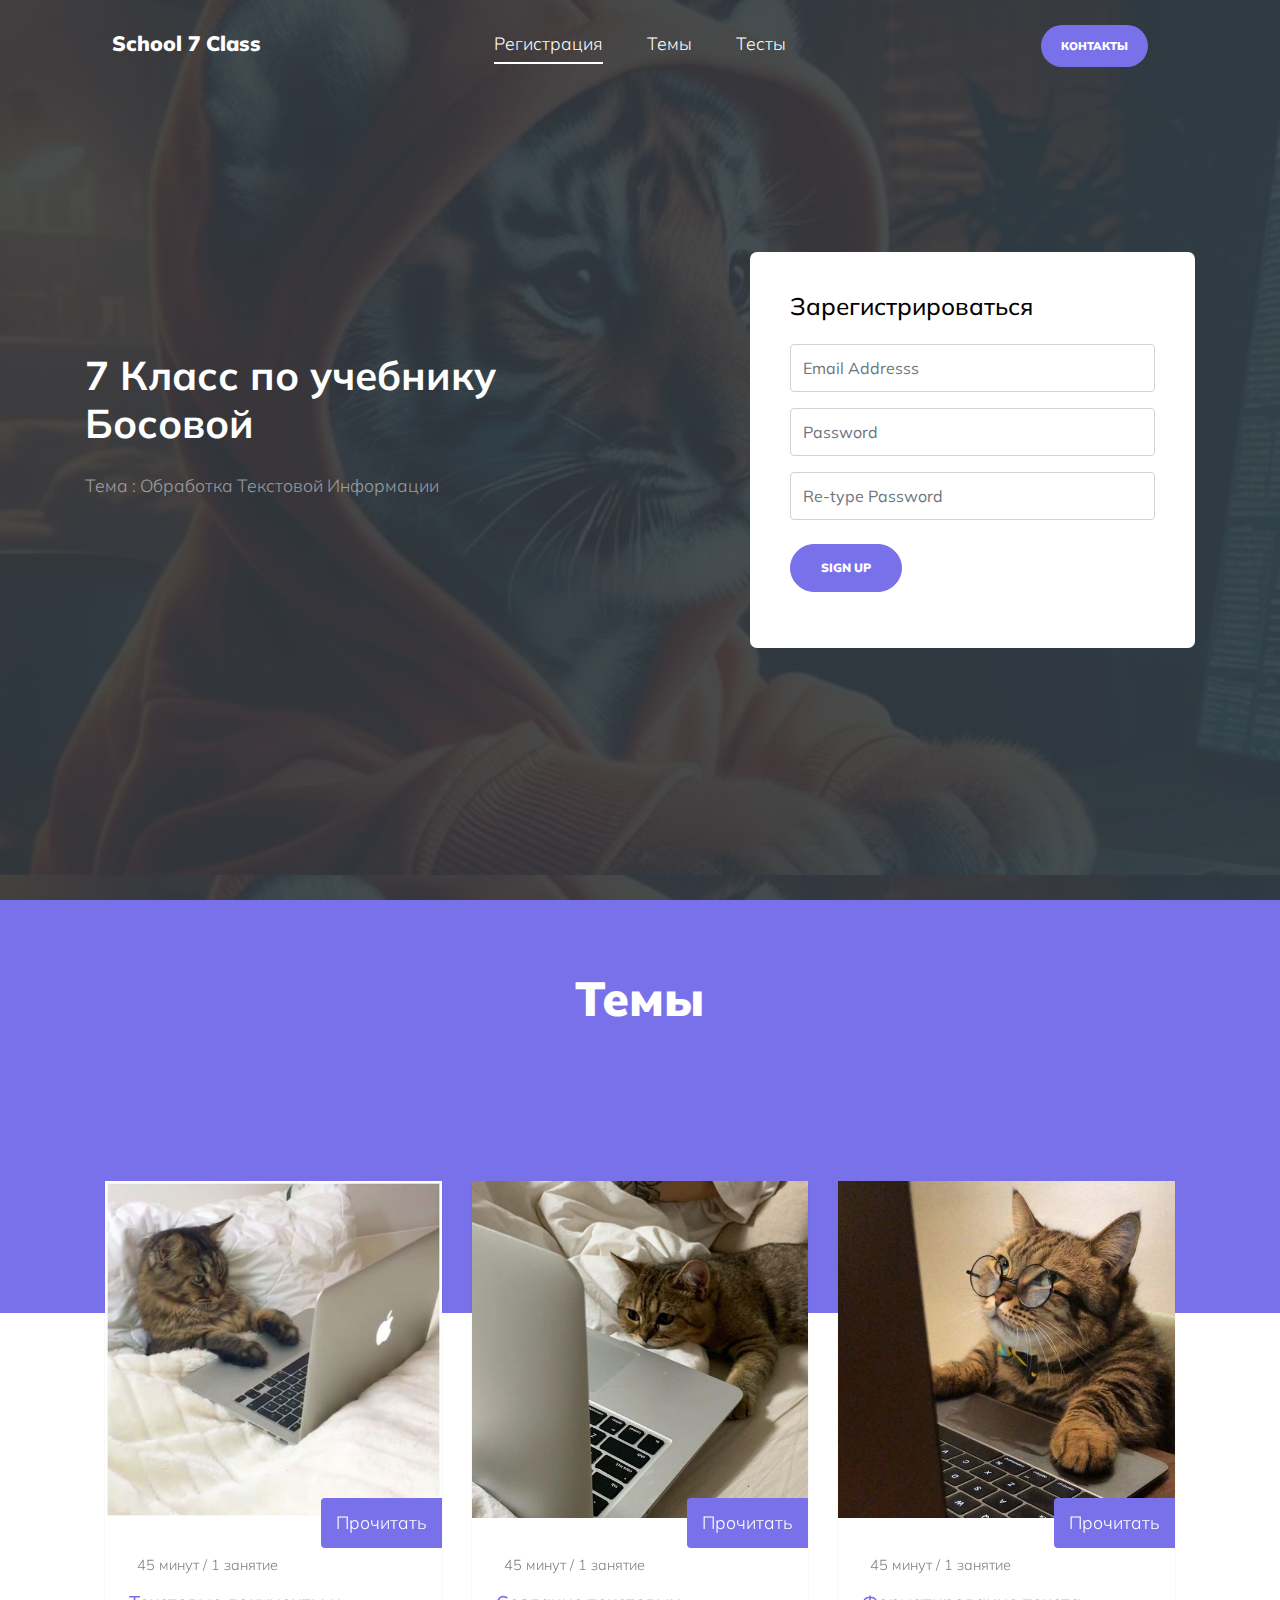
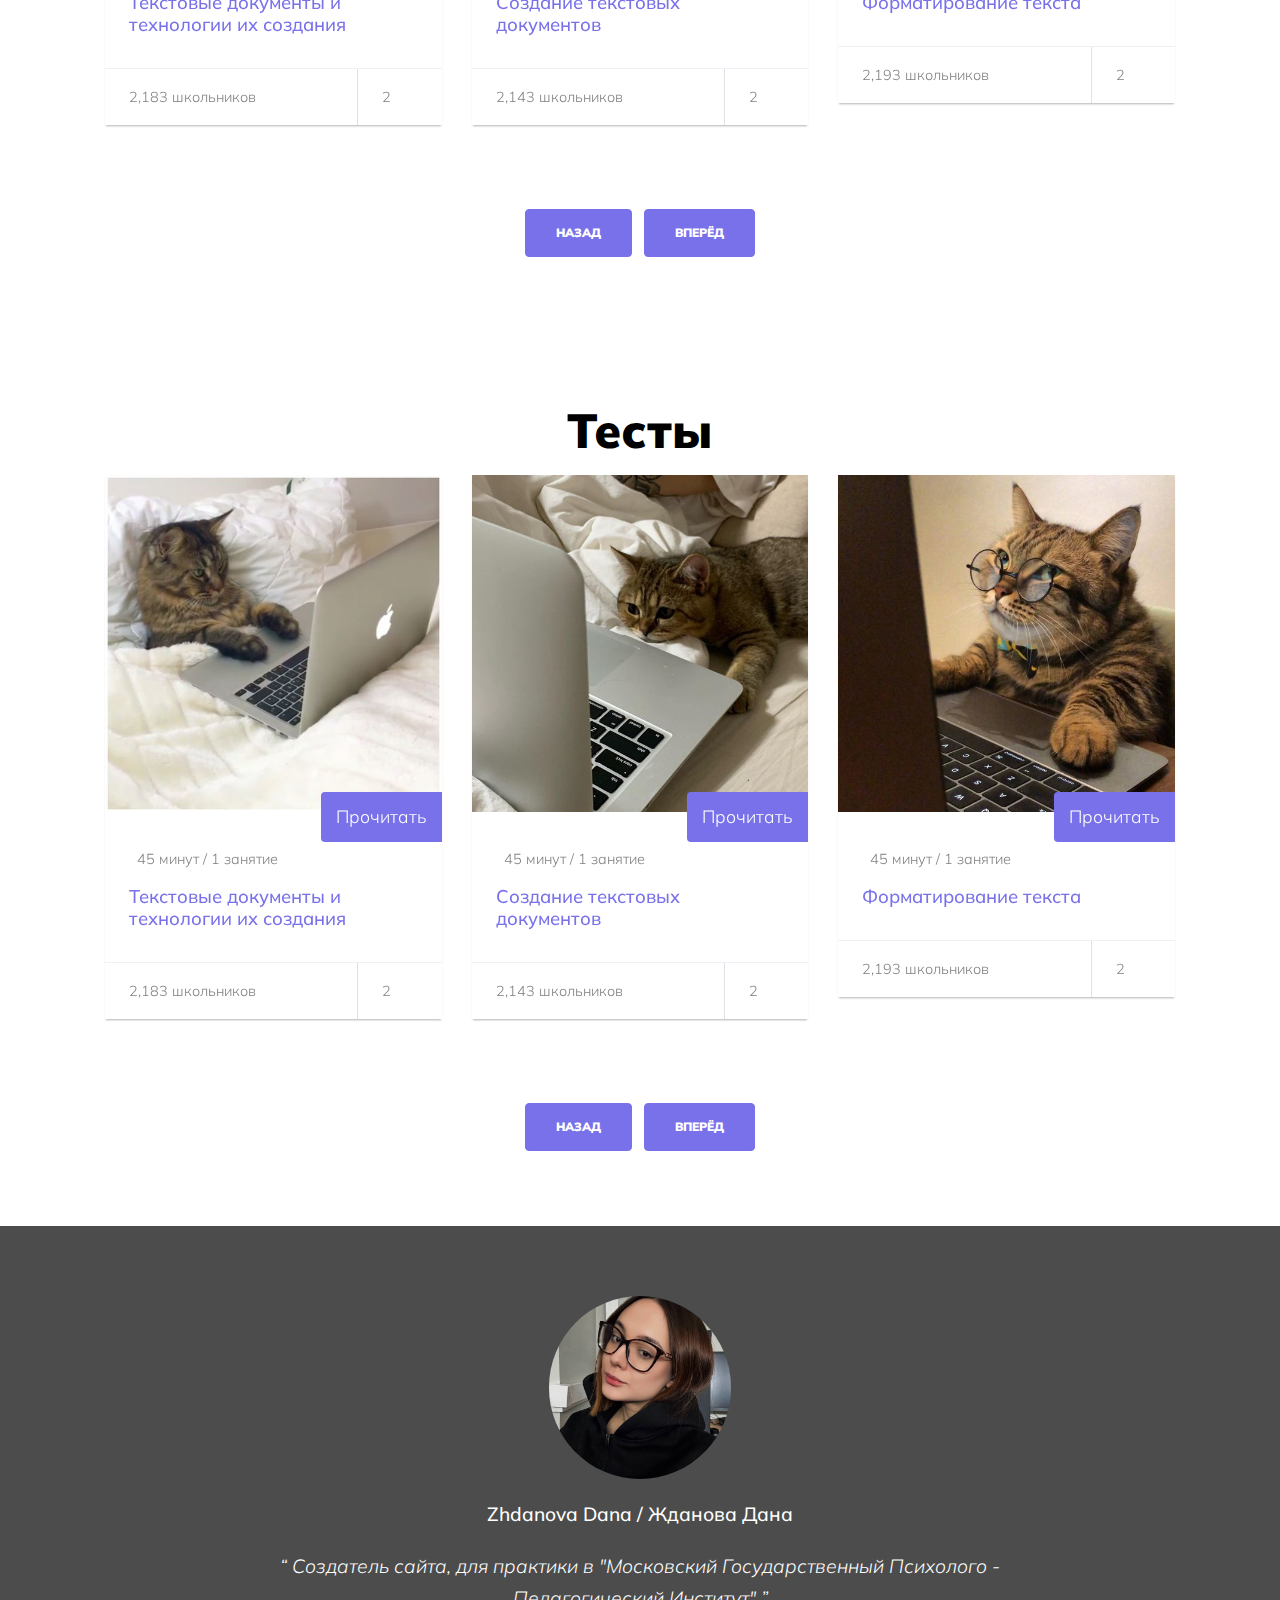
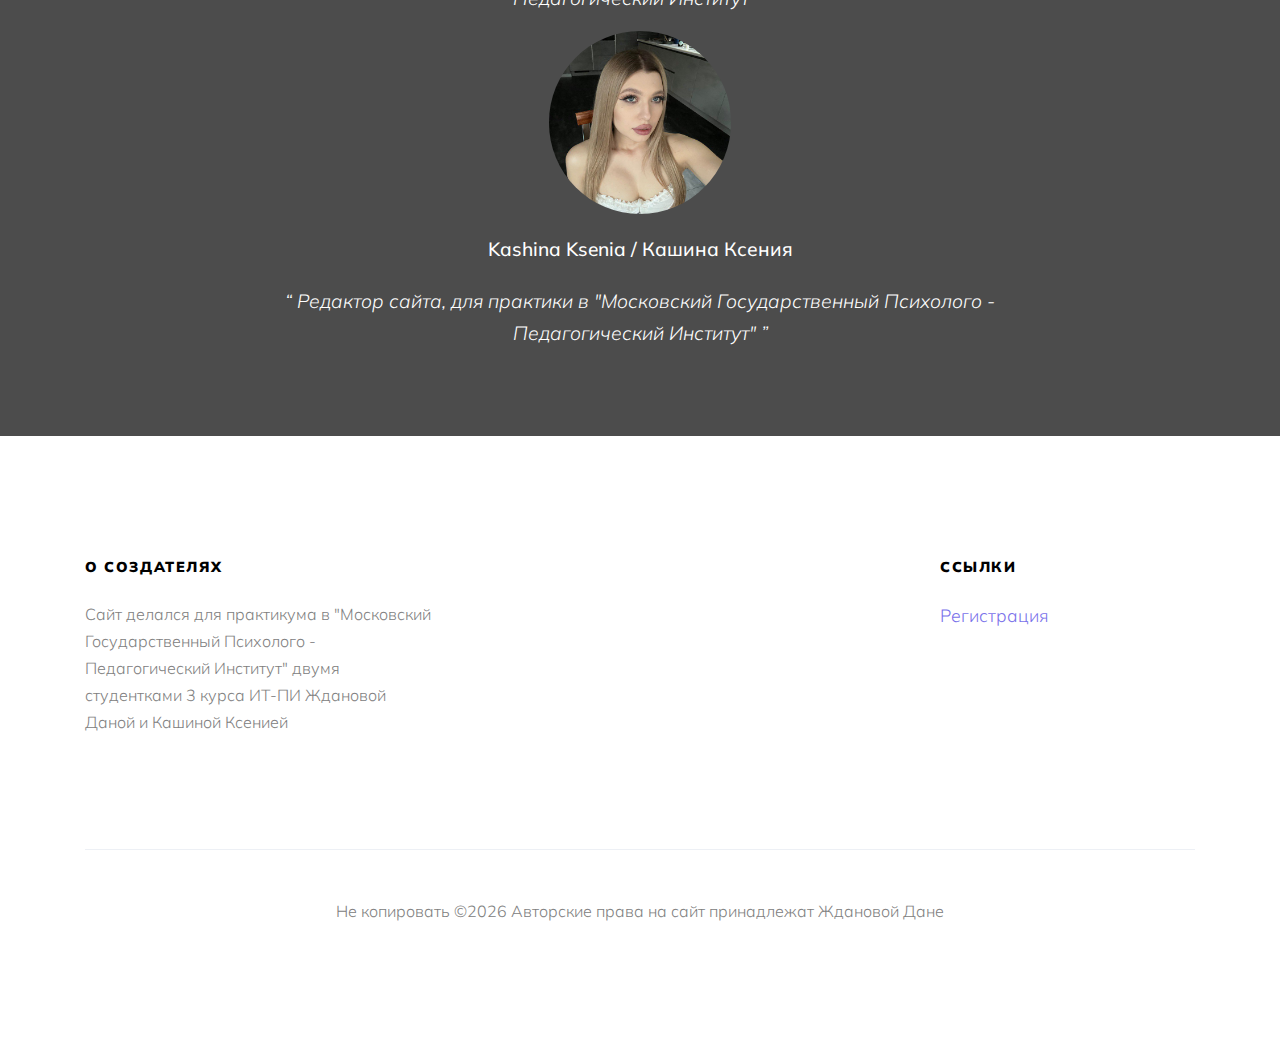
==== index.html @ 6e535b5b "first commit" ====
<!DOCTYPE html>
<html lang="en">
  <head>
    <title>School &mdash; Website by Colorlib</title>
    <meta charset="utf-8">
    <meta name="viewport" content="width=device-width, initial-scale=1, shrink-to-fit=no">
    
    
    <link href="https://fonts.googleapis.com/css?family=Muli:300,400,700,900" rel="stylesheet">
    <link rel="stylesheet" href="fonts/icomoon/style.css">

    <link rel="stylesheet" href="css/bootstrap.min.css">
    <link rel="stylesheet" href="css/jquery-ui.css">
    <link rel="stylesheet" href="css/owl.carousel.min.css">
    <link rel="stylesheet" href="css/owl.theme.default.min.css">
    <link rel="stylesheet" href="css/owl.theme.default.min.css">

    <link rel="stylesheet" href="css/jquery.fancybox.min.css">

    <link rel="stylesheet" href="css/bootstrap-datepicker.css">

    <link rel="stylesheet" href="fonts/flaticon/font/flaticon.css">

    <link rel="stylesheet" href="css/aos.css">

    <link rel="stylesheet" href="css/style.css">
    
  </head>
  <body data-spy="scroll" data-target=".site-navbar-target" data-offset="300">
  
  <div class="site-wrap">

    <div class="site-mobile-menu site-navbar-target">
      <div class="site-mobile-menu-header">
        <div class="site-mobile-menu-close mt-3">
          <span class="icon-close2 js-menu-toggle"></span>
        </div>
      </div>
      <div class="site-mobile-menu-body"></div>
    </div>
   
    
    <header class="site-navbar py-4 js-sticky-header site-navbar-target" role="banner">
      
      <div class="container-fluid">
        <div class="d-flex align-items-center">
          <div class="site-logo mr-auto w-25"><a href="index.html">School 7 Class</a></div>

          <div class="mx-auto text-center">
            <nav class="site-navigation position-relative text-right" role="navigation">
              <ul class="site-menu main-menu js-clone-nav mx-auto d-none d-lg-block  m-0 p-0">
                <li><a href="#home-section" class="nav-link">Регистрация</a></li>
                <li><a href="#courses-section" class="nav-link">Темы</a></li>
                <li><a href="#programs-section" class="nav-link">Тесты</a></li>
              </ul>
            </nav>
          </div>

          <div class="ml-auto w-25">
            <nav class="site-navigation position-relative text-right" role="navigation">
              <ul class="site-menu main-menu site-menu-dark js-clone-nav mr-auto d-none d-lg-block m-0 p-0">
                <li class="cta"><a href="#contact-section" class="nav-link"><span>Контакты</span></a></li>
              </ul>
            </nav>
            <a href="#" class="d-inline-block d-lg-none site-menu-toggle js-menu-toggle text-black float-right"><span class="icon-menu h3"></span></a>
          </div>
        </div>
      </div>
      
    </header>

    <div class="intro-section" id="home-section">
      
      <div class="slide-1" style="background-image: url('images/hero_1.jpg');" data-stellar-background-ratio="0.5">
        <div class="container">
          <div class="row align-items-center">
            <div class="col-12">
              <div class="row align-items-center">
                <div class="col-lg-6 mb-4">
                  <h1  data-aos="fade-up" data-aos-delay="100">7 Класс по учебнику Босовой</h1>
                  <p class="mb-4"  data-aos="fade-up" data-aos-delay="200">Тема :  Обработка Текстовой Информации</p>
                </div>

                <div class="col-lg-5 ml-auto" data-aos="fade-up" data-aos-delay="500">
                  <form action="" method="post" class="form-box">
                    <h3 class="h4 text-black mb-4">Зарегистрироваться</h3>
                    <div class="form-group">
                      <input type="text" class="form-control" placeholder="Email Addresss">
                    </div>
                    <div class="form-group">
                      <input type="password" class="form-control" placeholder="Password">
                    </div>
                    <div class="form-group mb-4">
                      <input type="password" class="form-control" placeholder="Re-type Password">
                    </div>
                    <div class="form-group">
                      <input type="submit" class="btn btn-primary btn-pill" value="Sign up">
                    </div>
                  </form>

                </div>
              </div>
            </div>
            
          </div>
        </div>
      </div>
    </div>

    
    <div class="site-section courses-title" id="courses-section">
      <div class="container">
        <div class="row mb-5 justify-content-center">
          <div class="col-lg-7 text-center" data-aos="fade-up" data-aos-delay="">
            <h2 class="section-title">Темы</h2>
          </div>
        </div>
      </div>
    </div>
    <div class="site-section courses-entry-wrap"  data-aos="fade-up" data-aos-delay="100">
      <div class="container">
        <div class="row">

          <div class="owl-carousel col-12 nonloop-block-14">

            <div class="course bg-white h-100 align-self-stretch">
              <figure class="m-0">
                <a href="course-single.html"><img src="images/img_1.jpg" alt="Image" class="img-fluid"></a>
              </figure>
              <div class="course-inner-text py-4 px-4">
                <span class="course-price">Прочитать</span>
                <div class="meta"><span class="icon-clock-o"></span>45 минут / 1 занятие</div>
                <h3><a href="#">Текстовые документы и технологии их создания</a></h3>
              </div>
              <div class="d-flex border-top stats">
                <div class="py-3 px-4"><span class="icon-users"></span> 2,183 школьников</div>
                <div class="py-3 px-4 w-25 ml-auto border-left"><span class="icon-chat"></span> 2</div>
              </div>
            </div>

            <div class="course bg-white h-100 align-self-stretch">
              <figure class="m-0">
                <a href="course-single.html"><img src="images/img_2.jpg" alt="Image" class="img-fluid"></a>
              </figure>
              <div class="course-inner-text py-4 px-4">
                <span class="course-price">Прочитать</span>
                <div class="meta"><span class="icon-clock-o"></span>45 минут / 1 занятие</div>
                <h3><a href="#">Создание текстовых документов</a></h3>
              </div>
              <div class="d-flex border-top stats">
                <div class="py-3 px-4"><span class="icon-users"></span> 2,143 школьников</div>
                <div class="py-3 px-4 w-25 ml-auto border-left"><span class="icon-chat"></span> 2</div>
              </div>
            </div>

            <div class="course bg-white h-100 align-self-stretch">
              <figure class="m-0">
                <a href="course-single.html"><img src="images/img_3.jpg" alt="Image" class="img-fluid"></a>
              </figure>
              <div class="course-inner-text py-4 px-4">
                <span class="course-price">Прочитать</span>
                <div class="meta"><span class="icon-clock-o"></span>45 минут / 1 занятие</div>
                <h3><a href="#">Форматирование текста</a></h3>
              </div>
              <div class="d-flex border-top stats">
                <div class="py-3 px-4"><span class="icon-users"></span> 2,193 школьников</div>
                <div class="py-3 px-4 w-25 ml-auto border-left"><span class="icon-chat"></span> 2</div>
              </div>
            </div>



            <div class="course bg-white h-100 align-self-stretch">
              <figure class="m-0">
                <a href="course-single.html"><img src="images/img_4.jpg" alt="Image" class="img-fluid"></a>
              </figure>
              <div class="course-inner-text py-4 px-4">
                <span class="course-price">Прочитать</span>
                <div class="meta"><span class="icon-clock-o"></span>45 минут / 1 занятие</div>
                <h3><a href="#">Визуализация информации в текстовых документах</a></h3>
              </div>
              <div class="d-flex border-top stats">
                <div class="py-3 px-4"><span class="icon-users"></span> 2,093 школьников</div>
                <div class="py-3 px-4 w-25 ml-auto border-left"><span class="icon-chat"></span> 2</div>
              </div>
            </div>

            <div class="course bg-white h-100 align-self-stretch">
              <figure class="m-0">
                <a href="course-single.html"><img src="images/img_5.jpg" alt="Image" class="img-fluid"></a>
              </figure>
              <div class="course-inner-text py-4 px-4">
                <span class="course-price">Прочитать</span>
                <div class="meta"><span class="icon-clock-o"></span>45 минут / 1 занятие</div>
                <h3><a href="#">Инструменты распознования текстов</a></h3>
              </div>
              <div class="d-flex border-top stats">
                <div class="py-3 px-4"><span class="icon-users"></span> 2,002 школьников</div>
                <div class="py-3 px-4 w-25 ml-auto border-left"><span class="icon-chat"></span> 2</div>
              </div>
            </div>

            <div class="course bg-white h-100 align-self-stretch">
              <figure class="m-0">
                <a href="course-single.html"><img src="images/img_6.jpg" alt="Image" class="img-fluid"></a>
              </figure>
              <div class="course-inner-text py-4 px-4">
                <span class="course-price">Прочитать</span>
                <div class="meta"><span class="icon-clock-o"></span>45 минут / 1 занятие</div>
                <h3><a href="#">Оценка качественных параметров текст. документов</a></h3>
              </div>
              <div class="d-flex border-top stats">
                <div class="py-3 px-4"><span class="icon-users"></span> 1,567 школьников</div>
                <div class="py-3 px-4 w-25 ml-auto border-left"><span class="icon-chat"></span> 2</div>
              </div>
            </div>

          </div>

         

        </div>
        <div class="row justify-content-center">
          <div class="col-7 text-center">
            <button class="customPrevBtn btn btn-primary m-1">Назад</button>
            <button class="customNextBtn btn btn-primary m-1">Вперёд</button>
          </div>
        </div>
      </div>
    </div>


    <div class="site-section" id="programs-section">
      <div class="container">
        <div class="row mb-5 justify-content-center">
          <div class="col-lg-7 text-center"  data-aos="fade-up" data-aos-delay="">
                    <h2 class="section-title">Тесты</h2>
                  </div>
                </div>
              </div>
            </div>
            <div class="site-section courses-entry-wrap"  data-aos="fade-up" data-aos-delay="100">
              <div class="container">
                <div class="row">
        
                  <div class="owl-carousel col-12 nonloop-block-14">
        
                    <div class="course bg-white h-100 align-self-stretch">
                      <figure class="m-0">
                        <a href="course-single.html"><img src="images/img_1.jpg" alt="Image" class="img-fluid"></a>
                      </figure>
                      <div class="course-inner-text py-4 px-4">
                        <span class="course-price">Прочитать</span>
                        <div class="meta"><span class="icon-clock-o"></span>45 минут / 1 занятие</div>
                        <h3><a href="#">Текстовые документы и технологии их создания</a></h3>
                      </div>
                      <div class="d-flex border-top stats">
                        <div class="py-3 px-4"><span class="icon-users"></span> 2,183 школьников</div>
                        <div class="py-3 px-4 w-25 ml-auto border-left"><span class="icon-chat"></span> 2</div>
                      </div>
                    </div>
        
                    <div class="course bg-white h-100 align-self-stretch">
                      <figure class="m-0">
                        <a href="course-single.html"><img src="images/img_2.jpg" alt="Image" class="img-fluid"></a>
                      </figure>
                      <div class="course-inner-text py-4 px-4">
                        <span class="course-price">Прочитать</span>
                        <div class="meta"><span class="icon-clock-o"></span>45 минут / 1 занятие</div>
                        <h3><a href="#">Создание текстовых документов</a></h3>
                      </div>
                      <div class="d-flex border-top stats">
                        <div class="py-3 px-4"><span class="icon-users"></span> 2,143 школьников</div>
                        <div class="py-3 px-4 w-25 ml-auto border-left"><span class="icon-chat"></span> 2</div>
                      </div>
                    </div>
        
                    <div class="course bg-white h-100 align-self-stretch">
                      <figure class="m-0">
                        <a href="course-single.html"><img src="images/img_3.jpg" alt="Image" class="img-fluid"></a>
                      </figure>
                      <div class="course-inner-text py-4 px-4">
                        <span class="course-price">Прочитать</span>
                        <div class="meta"><span class="icon-clock-o"></span>45 минут / 1 занятие</div>
                        <h3><a href="#">Форматирование текста</a></h3>
                      </div>
                      <div class="d-flex border-top stats">
                        <div class="py-3 px-4"><span class="icon-users"></span> 2,193 школьников</div>
                        <div class="py-3 px-4 w-25 ml-auto border-left"><span class="icon-chat"></span> 2</div>
                      </div>
                    </div>
        
        
        
                    <div class="course bg-white h-100 align-self-stretch">
                      <figure class="m-0">
                        <a href="course-single.html"><img src="images/img_4.jpg" alt="Image" class="img-fluid"></a>
                      </figure>
                      <div class="course-inner-text py-4 px-4">
                        <span class="course-price">Прочитать</span>
                        <div class="meta"><span class="icon-clock-o"></span>45 минут / 1 занятие</div>
                        <h3><a href="#">Визуализация информации в текстовых документах</a></h3>
                      </div>
                      <div class="d-flex border-top stats">
                        <div class="py-3 px-4"><span class="icon-users"></span> 2,093 школьников</div>
                        <div class="py-3 px-4 w-25 ml-auto border-left"><span class="icon-chat"></span> 2</div>
                      </div>
                    </div>
        
                    <div class="course bg-white h-100 align-self-stretch">
                      <figure class="m-0">
                        <a href="course-single.html"><img src="images/img_5.jpg" alt="Image" class="img-fluid"></a>
                      </figure>
                      <div class="course-inner-text py-4 px-4">
                        <span class="course-price">Прочитать</span>
                        <div class="meta"><span class="icon-clock-o"></span>45 минут / 1 занятие</div>
                        <h3><a href="#">Инструменты распознования текстов</a></h3>
                      </div>
                      <div class="d-flex border-top stats">
                        <div class="py-3 px-4"><span class="icon-users"></span> 2,002 школьников</div>
                        <div class="py-3 px-4 w-25 ml-auto border-left"><span class="icon-chat"></span> 2</div>
                      </div>
                    </div>
        
                    <div class="course bg-white h-100 align-self-stretch">
                      <figure class="m-0">
                        <a href="course-single.html"><img src="images/img_6.jpg" alt="Image" class="img-fluid"></a>
                      </figure>
                      <div class="course-inner-text py-4 px-4">
                        <span class="course-price">Прочитать</span>
                        <div class="meta"><span class="icon-clock-o"></span>45 минут / 1 занятие</div>
                        <h3><a href="#">Оценка качественных параметров текст. документов</a></h3>
                      </div>
                      <div class="d-flex border-top stats">
                        <div class="py-3 px-4"><span class="icon-users"></span> 1,567 школьников</div>
                        <div class="py-3 px-4 w-25 ml-auto border-left"><span class="icon-chat"></span> 2</div>
                      </div>
                    </div>
        
                  </div>
        
                 
        
                </div>
                <div class="row justify-content-center">
                  <div class="col-7 text-center">
                    <button class="customPrevBtn btn btn-primary m-1">Назад</button>
                    <button class="customNextBtn btn btn-primary m-1">Вперёд</button>
                  </div>
                </div>
              </div>
            </div>



    <div class="site-section bg-image overlay" style="background-image: url('images/hero_1.jpg');">
      <div class="container">
        <div class="row justify-content-center align-items-center">
          <div class="col-md-8 text-center testimony">
            <img src="images/person_4.jpg" alt="Image" class="img-fluid w-25 mb-4 rounded-circle">
            <h3 class="mb-4">Zhdanova Dana / Жданова Дана </h3>
            <blockquote>
              <p>&ldquo; Создатель сайта, для практики в "Московский Государственный Психолого - Педагогический Институт" &rdquo;</p>
            </blockquote>
          </div>
        </div>
      </div>
      <div class="container">
        <div class="row justify-content-center align-items-center">
          <div class="col-md-8 text-center testimony">
            <img src="images/piplks.jpg" alt="Image" class="img-fluid w-25 mb-4 rounded-circle">
            <h3 class="mb-4">Kashina Ksenia / Кашина Ксения </h3>
            <blockquote>
              <p>&ldquo; Редактор сайта, для практики в "Московский Государственный Психолого - Педагогический Институт" &rdquo;</p>
            </blockquote>
          </div>
        </div>
      </div>
    </div>

    <footer class="footer-section bg-white">
      <div class="container">
        <div class="row">
          <div class="col-md-4">
            <h3>О создателях</h3>
            <p>Сайт делался для практикума в "Московский Государственный Психолого - Педагогический Институт" двумя студентками 3 курса ИТ-ПИ Ждановой Даной и Кашиной Ксенией</p>
          </div>

          <div class="col-md-3 ml-auto">
            <h3>Ссылки</h3>
            <ul class="list-unstyled footer-links">
              <li><a href="#">Регистрация</a></li>
            </ul>
          </div>


        </div>

        <div class="row pt-5 mt-5 text-center">
          <div class="col-md-12">
            <div class="border-top pt-5">
            <p>
        <!-- Link back to Colorlib can't be removed. Template is licensed under CC BY 3.0. -->
        Не копировать &copy;<script>document.write(new Date().getFullYear());</script> Авторские права на сайт принадлежат Ждановой Дане <i class="icon-heart" aria-hidden="true"></i></a>
        <!-- Link back to Colorlib can't be removed. Template is licensed under CC BY 3.0. -->
      </p>
            </div>
          </div>
          
        </div>
      </div>
    </footer>

  
    
  </div> <!-- .site-wrap -->

  <script src="js/jquery-3.3.1.min.js"></script>
  <script src="js/jquery-migrate-3.0.1.min.js"></script>
  <script src="js/jquery-ui.js"></script>
  <script src="js/popper.min.js"></script>
  <script src="js/bootstrap.min.js"></script>
  <script src="js/owl.carousel.min.js"></script>
  <script src="js/jquery.stellar.min.js"></script>
  <script src="js/jquery.countdown.min.js"></script>
  <script src="js/bootstrap-datepicker.min.js"></script>
  <script src="js/jquery.easing.1.3.js"></script>
  <script src="js/aos.js"></script>
  <script src="js/jquery.fancybox.min.js"></script>
  <script src="js/jquery.sticky.js"></script>

  
  <script src="js/main.js"></script>
    
  </body>
</html>
---- css/style.css ----
/* Base */
body {
  line-height: 1.7;
  color: gray;
  font-weight: 300;
  font-size: 1.1rem; }

::-moz-selection {
  background: #000;
  color: #fff; }

::selection {
  background: #000;
  color: #fff; }

a {
  -webkit-transition: .3s all ease;
  -o-transition: .3s all ease;
  transition: .3s all ease; }
  a:hover {
    text-decoration: none; }

h1, h2, h3, h4, h5,
.h1, .h2, .h3, .h4, .h5 {
  font-family: "Muli", -apple-system, BlinkMacSystemFont, "Segoe UI", Roboto, "Helvetica Neue", Arial, sans-serif, "Apple Color Emoji", "Segoe UI Emoji", "Segoe UI Symbol", "Noto Color Emoji"; }

.border-2 {
  border-width: 2px; }

.text-black {
  color: #000 !important; }

.bg-black {
  background: #000 !important; }

.color-black-opacity-5 {
  color: rgba(0, 0, 0, 0.5); }

.color-white-opacity-5 {
  color: rgba(255, 255, 255, 0.5); }

.site-wrap:before {
  display: none;
  -webkit-transition: .3s all ease-in-out;
  -o-transition: .3s all ease-in-out;
  transition: .3s all ease-in-out;
  background: rgba(0, 0, 0, 0.6);
  content: "";
  position: absolute;
  z-index: 2000;
  top: 0;
  left: 0;
  right: 0;
  bottom: 0;
  opacity: 0;
  visibility: hidden; }

.offcanvas-menu .site-wrap {
  height: 100%;
  width: 100%;
  z-index: 2; }
  .offcanvas-menu .site-wrap:before {
    opacity: 1;
    visibility: visible; }

.btn {
  text-transform: uppercase;
  font-size: 12px;
  font-weight: 900;
  padding: 14px 30px; }
  .btn:hover, .btn:active, .btn:focus {
    outline: none;
    -webkit-box-shadow: none !important;
    box-shadow: none !important; }
  .btn.btn-black {
    border-width: 2px;
    border-color: #000;
    background: #000;
    color: #fff; }
    .btn.btn-black:hover {
      color: #000;
      background-color: transparent; }
    .btn.btn-black.btn-outline-black {
      color: #000;
      background-color: transparent; }
      .btn.btn-black.btn-outline-black:hover {
        border-color: #000;
        background: #000;
        color: #fff; }
  .btn.btn-white {
    border-width: 2px;
    border-color: #fff;
    background: #fff;
    color: #000; }
    .btn.btn-white:hover {
      color: #fff;
      background-color: transparent; }
    .btn.btn-white.btn-outline-white {
      color: #fff;
      background-color: transparent; }
      .btn.btn-white.btn-outline-white:hover {
        border-color: #fff;
        background: #fff;
        color: #000; }
  .btn.btn-pill {
    border-radius: 30px; }

.line-height-1 {
  line-height: 1 !important; }

.bg-black {
  background: #000; }

.form-control {
  height: 48px;
  font-family: "Muli", -apple-system, BlinkMacSystemFont, "Segoe UI", Roboto, "Helvetica Neue", Arial, sans-serif, "Apple Color Emoji", "Segoe UI Emoji", "Segoe UI Symbol", "Noto Color Emoji"; }
  .form-control:active, .form-control:focus {
    border-color: #7971ea; }
  .form-control:hover, .form-control:active, .form-control:focus {
    -webkit-box-shadow: none !important;
    box-shadow: none !important; }

.site-section {
  padding: 2.5em 0; }
  @media (min-width: 768px) {
    .site-section {
      padding: 5em 0; } }
  .site-section.site-section-sm {
    padding: 4em 0; }

.site-section-heading {
  padding-bottom: 20px;
  margin-bottom: 0px;
  position: relative;
  font-size: 2.5rem; }
  @media (min-width: 768px) {
    .site-section-heading {
      font-size: 3rem; } }

.border-top {
  border-top: 1px solid #edf0f5 !important; }

.site-footer {
  padding: 4em 0;
  background: #333333; }
  @media (min-width: 768px) {
    .site-footer {
      padding: 8em 0; } }
  .site-footer .border-top {
    border-top: 1px solid rgba(255, 255, 255, 0.1) !important; }
  .site-footer p {
    color: #737373; }
  .site-footer h2, .site-footer h3, .site-footer h4, .site-footer h5 {
    color: #000; }
  .site-footer a {
    color: #999999; }
    .site-footer a:hover {
      color: black; }
  .site-footer ul li {
    margin-bottom: 10px; }
  .site-footer .footer-heading {
    font-size: 16px;
    color: #000;
    text-transform: uppercase;
    font-weight: 900; }

.bg-text-line {
  display: inline;
  background: #000;
  -webkit-box-shadow: 20px 0 0 #000, -20px 0 0 #000;
  box-shadow: 20px 0 0 #000, -20px 0 0 #000; }

.text-white-opacity-05 {
  color: rgba(255, 255, 255, 0.5); }

.text-black-opacity-05 {
  color: rgba(0, 0, 0, 0.5); }

.hover-bg-enlarge {
  overflow: hidden;
  position: relative; }
  @media (max-width: 991.98px) {
    .hover-bg-enlarge {
      height: auto !important; } }
  .hover-bg-enlarge > div {
    -webkit-transform: scale(1);
    -ms-transform: scale(1);
    transform: scale(1);
    -webkit-transition: .8s all ease-in-out;
    -o-transition: .8s all ease-in-out;
    transition: .8s all ease-in-out; }
  .hover-bg-enlarge:hover > div, .hover-bg-enlarge:focus > div, .hover-bg-enlarge:active > div {
    -webkit-transform: scale(1.2);
    -ms-transform: scale(1.2);
    transform: scale(1.2); }
  @media (max-width: 991.98px) {
    .hover-bg-enlarge .bg-image-md-height {
      height: 300px !important; } }

.bg-image-2 {
  background-attachment: fixed;
  background-repeat: no-repeat;
  background-size: cover;
  background-position: center center; }

.bg-image {
  background-size: cover;
  background-position: center center;
  background-repeat: no-repeat;
  background-attachment: fixed; }
  .bg-image.overlay {
    position: relative; }
    .bg-image.overlay:after {
      position: absolute;
      content: "";
      top: 0;
      left: 0;
      right: 0;
      bottom: 0;
      z-index: 0;
      width: 100%;
      background: rgba(0, 0, 0, 0.7); }
  .bg-image > .container {
    position: relative;
    z-index: 1; }

@media (max-width: 991.98px) {
  .img-md-fluid {
    max-width: 100%; } }

@media (max-width: 991.98px) {
  .display-1, .display-3 {
    font-size: 3rem; } }

.play-single-big {
  width: 90px;
  height: 90px;
  display: inline-block;
  border: 2px solid #fff;
  color: #fff !important;
  border-radius: 50%;
  position: relative;
  -webkit-transition: .3s all ease-in-out;
  -o-transition: .3s all ease-in-out;
  transition: .3s all ease-in-out; }
  .play-single-big > span {
    font-size: 50px;
    position: absolute;
    top: 50%;
    left: 50%;
    -webkit-transform: translate(-40%, -50%);
    -ms-transform: translate(-40%, -50%);
    transform: translate(-40%, -50%); }
  .play-single-big:hover {
    width: 120px;
    height: 120px; }

.overlap-to-top {
  margin-top: -150px; }

.ul-check {
  margin-bottom: 50px; }
  .ul-check li {
    position: relative;
    padding-left: 35px;
    margin-bottom: 15px;
    line-height: 1.5; }
    .ul-check li:before {
      left: 0;
      font-size: 20px;
      top: -.3rem;
      font-family: "icomoon";
      content: "\e5ca";
      position: absolute; }
  .ul-check.white li:before {
    color: #fff; }
  .ul-check.success li:before {
    color: #8bc34a; }
  .ul-check.primary li:before {
    color: #7971ea; }

.select-wrap, .wrap-icon {
  position: relative; }
  .select-wrap .icon, .wrap-icon .icon {
    position: absolute;
    right: 10px;
    top: 50%;
    -webkit-transform: translateY(-50%);
    -ms-transform: translateY(-50%);
    transform: translateY(-50%);
    font-size: 22px; }
  .select-wrap select, .wrap-icon select {
    -webkit-appearance: none;
    -moz-appearance: none;
    appearance: none;
    width: 100%; }

/* Navbar */
.site-logo {
  position: relative;
  font-weight: 900;
  font-size: 1.3rem; }
  .site-logo a {
    color: #fff; }

.site-navbar {
  margin-bottom: 0px;
  z-index: 1999;
  position: absolute;
  width: 100%; }
  .site-navbar .container-fluid {
    padding-left: 7rem;
    padding-right: 7rem; }
    @media (max-width: 1199.98px) {
      .site-navbar .container-fluid {
        padding-left: 15px;
        padding-right: 15px; } }
  .site-navbar .site-navigation.border-bottom {
    border-bottom: 1px solid #f3f3f4 !important; }
  .site-navbar .site-navigation .site-menu {
    margin-bottom: 0; }
    .site-navbar .site-navigation .site-menu .active {
      color: #ff0084;
      display: inline-block;
      padding: 5px 20px; }
    .site-navbar .site-navigation .site-menu a {
      text-decoration: none !important;
      display: inline-block; }
    .site-navbar .site-navigation .site-menu > li {
      display: inline-block; }
      .site-navbar .site-navigation .site-menu > li > a {
        padding: 5px 20px;
        color: #fff;
        display: inline-block;
        text-decoration: none !important; }
        .site-navbar .site-navigation .site-menu > li > a:hover {
          color: #fff; }
    .site-navbar .site-navigation .site-menu .has-children {
      position: relative; }
      .site-navbar .site-navigation .site-menu .has-children > a {
        position: relative;
        padding-right: 20px; }
        .site-navbar .site-navigation .site-menu .has-children > a:before {
          position: absolute;
          content: "\e313";
          font-size: 16px;
          top: 50%;
          right: 0;
          -webkit-transform: translateY(-50%);
          -ms-transform: translateY(-50%);
          transform: translateY(-50%);
          font-family: 'icomoon'; }
      .site-navbar .site-navigation .site-menu .has-children .dropdown {
        visibility: hidden;
        opacity: 0;
        top: 100%;
        position: absolute;
        text-align: left;
        border-top: 2px solid #ff0084;
        -webkit-box-shadow: 0 2px 10px -2px rgba(0, 0, 0, 0.1);
        box-shadow: 0 2px 10px -2px rgba(0, 0, 0, 0.1);
        border-left: 1px solid #edf0f5;
        border-right: 1px solid #edf0f5;
        border-bottom: 1px solid #edf0f5;
        padding: 0px 0;
        margin-top: 20px;
        margin-left: 0px;
        background: #fff;
        -webkit-transition: 0.2s 0s;
        -o-transition: 0.2s 0s;
        transition: 0.2s 0s; }
        .site-navbar .site-navigation .site-menu .has-children .dropdown.arrow-top {
          position: absolute; }
          .site-navbar .site-navigation .site-menu .has-children .dropdown.arrow-top:before {
            bottom: 100%;
            left: 20%;
            border: solid transparent;
            content: " ";
            height: 0;
            width: 0;
            position: absolute;
            pointer-events: none; }
          .site-navbar .site-navigation .site-menu .has-children .dropdown.arrow-top:before {
            border-color: rgba(136, 183, 213, 0);
            border-bottom-color: #fff;
            border-width: 10px;
            margin-left: -10px; }
        .site-navbar .site-navigation .site-menu .has-children .dropdown a {
          text-transform: none;
          letter-spacing: normal;
          -webkit-transition: 0s all;
          -o-transition: 0s all;
          transition: 0s all;
          color: #343a40; }
        .site-navbar .site-navigation .site-menu .has-children .dropdown .active > a {
          color: #ff0084 !important; }
        .site-navbar .site-navigation .site-menu .has-children .dropdown > li {
          list-style: none;
          padding: 0;
          margin: 0;
          min-width: 200px; }
          .site-navbar .site-navigation .site-menu .has-children .dropdown > li > a {
            padding: 9px 20px;
            display: block; }
            .site-navbar .site-navigation .site-menu .has-children .dropdown > li > a:hover {
              background: #f4f5f9;
              color: #25262a; }
          .site-navbar .site-navigation .site-menu .has-children .dropdown > li.has-children > a:before {
            content: "\e315";
            right: 20px; }
          .site-navbar .site-navigation .site-menu .has-children .dropdown > li.has-children > .dropdown, .site-navbar .site-navigation .site-menu .has-children .dropdown > li.has-children > ul {
            left: 100%;
            top: 0; }
          .site-navbar .site-navigation .site-menu .has-children .dropdown > li.has-children:hover > a, .site-navbar .site-navigation .site-menu .has-children .dropdown > li.has-children:active > a, .site-navbar .site-navigation .site-menu .has-children .dropdown > li.has-children:focus > a {
            background: #f4f5f9;
            color: #25262a; }
      .site-navbar .site-navigation .site-menu .has-children:hover > a, .site-navbar .site-navigation .site-menu .has-children:focus > a, .site-navbar .site-navigation .site-menu .has-children:active > a {
        color: #ff0084; }
      .site-navbar .site-navigation .site-menu .has-children:hover, .site-navbar .site-navigation .site-menu .has-children:focus, .site-navbar .site-navigation .site-menu .has-children:active {
        cursor: pointer; }
        .site-navbar .site-navigation .site-menu .has-children:hover > .dropdown, .site-navbar .site-navigation .site-menu .has-children:focus > .dropdown, .site-navbar .site-navigation .site-menu .has-children:active > .dropdown {
          -webkit-transition-delay: 0s;
          -o-transition-delay: 0s;
          transition-delay: 0s;
          margin-top: 0px;
          visibility: visible;
          opacity: 1; }
    .site-navbar .site-navigation .site-menu.site-menu-dark > li > a {
      color: #000; }

.site-mobile-menu {
  width: 300px;
  position: fixed;
  right: 0;
  z-index: 2000;
  padding-top: 20px;
  background: #fff;
  height: calc(100vh);
  -webkit-transform: translateX(110%);
  -ms-transform: translateX(110%);
  transform: translateX(110%);
  -webkit-box-shadow: -10px 0 20px -10px rgba(0, 0, 0, 0.1);
  box-shadow: -10px 0 20px -10px rgba(0, 0, 0, 0.1);
  -webkit-transition: .3s all ease-in-out;
  -o-transition: .3s all ease-in-out;
  transition: .3s all ease-in-out; }
  .offcanvas-menu .site-mobile-menu {
    -webkit-transform: translateX(0%);
    -ms-transform: translateX(0%);
    transform: translateX(0%); }
  .site-mobile-menu .site-mobile-menu-header {
    width: 100%;
    float: left;
    padding-left: 20px;
    padding-right: 20px; }
    .site-mobile-menu .site-mobile-menu-header .site-mobile-menu-close {
      float: right;
      margin-top: 8px; }
      .site-mobile-menu .site-mobile-menu-header .site-mobile-menu-close span {
        font-size: 30px;
        display: inline-block;
        padding-left: 10px;
        padding-right: 0px;
        line-height: 1;
        cursor: pointer;
        -webkit-transition: .3s all ease;
        -o-transition: .3s all ease;
        transition: .3s all ease; }
        .site-mobile-menu .site-mobile-menu-header .site-mobile-menu-close span:hover {
          color: #25262a; }
    .site-mobile-menu .site-mobile-menu-header .site-mobile-menu-logo {
      float: left;
      margin-top: 10px;
      margin-left: 0px; }
      .site-mobile-menu .site-mobile-menu-header .site-mobile-menu-logo a {
        display: inline-block;
        text-transform: uppercase; }
        .site-mobile-menu .site-mobile-menu-header .site-mobile-menu-logo a img {
          max-width: 70px; }
        .site-mobile-menu .site-mobile-menu-header .site-mobile-menu-logo a:hover {
          text-decoration: none; }
  .site-mobile-menu .site-mobile-menu-body {
    overflow-y: scroll;
    -webkit-overflow-scrolling: touch;
    position: relative;
    padding: 0 20px 20px 20px;
    height: calc(100vh - 52px);
    padding-bottom: 150px; }
  .site-mobile-menu .site-nav-wrap {
    padding: 0;
    margin: 0;
    list-style: none;
    position: relative; }
    .site-mobile-menu .site-nav-wrap a {
      padding: 10px 20px;
      display: block;
      position: relative;
      color: #212529; }
      .site-mobile-menu .site-nav-wrap a:hover {
        color: #ff0084; }
    .site-mobile-menu .site-nav-wrap li {
      position: relative;
      display: block; }
      .site-mobile-menu .site-nav-wrap li .active {
        color: #ff0084; }
    .site-mobile-menu .site-nav-wrap .arrow-collapse {
      position: absolute;
      right: 0px;
      top: 10px;
      z-index: 20;
      width: 36px;
      height: 36px;
      text-align: center;
      cursor: pointer;
      border-radius: 50%; }
      .site-mobile-menu .site-nav-wrap .arrow-collapse:hover {
        background: #f8f9fa; }
      .site-mobile-menu .site-nav-wrap .arrow-collapse:before {
        font-size: 12px;
        z-index: 20;
        font-family: "icomoon";
        content: "\f078";
        position: absolute;
        top: 50%;
        left: 50%;
        -webkit-transform: translate(-50%, -50%) rotate(-180deg);
        -ms-transform: translate(-50%, -50%) rotate(-180deg);
        transform: translate(-50%, -50%) rotate(-180deg);
        -webkit-transition: .3s all ease;
        -o-transition: .3s all ease;
        transition: .3s all ease; }
      .site-mobile-menu .site-nav-wrap .arrow-collapse.collapsed:before {
        -webkit-transform: translate(-50%, -50%);
        -ms-transform: translate(-50%, -50%);
        transform: translate(-50%, -50%); }
    .site-mobile-menu .site-nav-wrap > li {
      display: block;
      position: relative;
      float: left;
      width: 100%; }
      .site-mobile-menu .site-nav-wrap > li > a {
        padding-left: 20px;
        font-size: 20px; }
      .site-mobile-menu .site-nav-wrap > li > ul {
        padding: 0;
        margin: 0;
        list-style: none; }
        .site-mobile-menu .site-nav-wrap > li > ul > li {
          display: block; }
          .site-mobile-menu .site-nav-wrap > li > ul > li > a {
            padding-left: 40px;
            font-size: 16px; }
          .site-mobile-menu .site-nav-wrap > li > ul > li > ul {
            padding: 0;
            margin: 0; }
            .site-mobile-menu .site-nav-wrap > li > ul > li > ul > li {
              display: block; }
              .site-mobile-menu .site-nav-wrap > li > ul > li > ul > li > a {
                font-size: 16px;
                padding-left: 60px; }
    .site-mobile-menu .site-nav-wrap[data-class="social"] {
      float: left;
      width: 100%;
      margin-top: 30px;
      padding-bottom: 5em; }
      .site-mobile-menu .site-nav-wrap[data-class="social"] > li {
        width: auto; }
        .site-mobile-menu .site-nav-wrap[data-class="social"] > li:first-child a {
          padding-left: 15px !important; }

.sticky-wrapper {
  position: absolute;
  z-index: 100;
  width: 100%; }
  .sticky-wrapper + .site-blocks-cover {
    margin-top: 96px; }
  .sticky-wrapper .site-navbar {
    -webkit-transition: .3s all ease;
    -o-transition: .3s all ease;
    transition: .3s all ease; }
    .sticky-wrapper .site-navbar .site-menu > li {
      display: inline-block; }
      .sticky-wrapper .site-navbar .site-menu > li > a.active {
        color: #fff;
        position: relative; }
        .sticky-wrapper .site-navbar .site-menu > li > a.active:after {
          height: 2px;
          background: #fff;
          content: "";
          position: absolute;
          bottom: 0;
          left: 20px;
          right: 20px; }
  .sticky-wrapper.is-sticky .site-navbar {
    -webkit-box-shadow: 4px 0 20px -5px rgba(0, 0, 0, 0.2);
    box-shadow: 4px 0 20px -5px rgba(0, 0, 0, 0.2);
    background: #fff; }
    .sticky-wrapper.is-sticky .site-navbar .site-logo a {
      color: #000; }
    .sticky-wrapper.is-sticky .site-navbar .site-menu > li {
      display: inline-block; }
      .sticky-wrapper.is-sticky .site-navbar .site-menu > li > a {
        padding: 5px 20px;
        color: #000;
        display: inline-block;
        text-decoration: none !important; }
        .sticky-wrapper.is-sticky .site-navbar .site-menu > li > a:hover {
          color: #ff0084; }
        .sticky-wrapper.is-sticky .site-navbar .site-menu > li > a.active:after {
          background: #ff0084; }
  .sticky-wrapper .shrink {
    padding-top: 10px !important;
    padding-bottom: 10px !important; }

/* Blocks */
.intro-section {
  position: relative; }
  .intro-section, .intro-section .container > .row {
    height: 100vh;
    min-height: 900px; }
  .intro-section.single-cover, .intro-section.single-cover .container > .row {
    height: 50vh;
    min-height: 400px; }
  .intro-section h1 {
    font-size: 2.5rem;
    font-weight: 700;
    color: #fff;
    margin-bottom: 1.5rem; }
  .intro-section p {
    color: rgba(255, 255, 255, 0.5);
    font-size: 1.1rem; }

.img-absolute {
  position: absolute;
  right: 10%;
  top: 50%;
  -webkit-transform: translateY(-50%);
  -ms-transform: translateY(-50%);
  transform: translateY(-50%); }
  .img-absolute img {
    max-width: 600px;
    -webkit-box-shadow: 0 10px 50px -5px rgba(0, 0, 0, 0.4);
    box-shadow: 0 10px 50px -5px rgba(0, 0, 0, 0.4); }
    @media (max-width: 991.98px) {
      .img-absolute img {
        max-width: 100%; } }

.slide-1 {
  background-size: cover;
  background-position: center; }
  .slide-1:before {
    content: "";
    position: absolute;
    height: 100%;
    width: 100%;
    background: #343a40;
    opacity: .9;
    border-bottom-right-radius: 0px; }
    @media (max-width: 991.98px) {
      .slide-1:before {
        width: 100%; } }
  .slide-1 .slide-text {
    opacity: 0;
    visibility: hidden;
    margin-top: 50px;
    -webkit-transition: .3s all ease-in-out;
    -o-transition: .3s all ease-in-out;
    transition: .3s all ease-in-out; }
    .slide-1 .slide-text.active {
      opacity: 1;
      visibility: visible;
      margin-top: 0px; }

.form-box {
  padding: 40px;
  background: #fff;
  border-radius: 7px; }

.site-section {
  padding: 4em 0;
  position: relative; }
  @media (max-width: 991.98px) {
    .site-section {
      padding: 4em 0; } }

.cta a span {
  border-color: #7971ea;
  padding: 14px 20px;
  color: #fff;
  background: #7971ea;
  border-radius: 30px;
  font-size: .7rem;
  font-weight: 900;
  text-transform: uppercase;
  -webkit-transition: .3s all ease;
  -o-transition: .3s all ease;
  transition: .3s all ease; }
  .is-sticky .cta a span {
    color: #fff; }

.cta a:hover span {
  background: #4f45e3;
  color: #fff; }

.cta a.active {
  border-bottom: none; }
  .cta a.active > span {
    background-color: #1c4b82;
    color: #fff; }

.section-sub-title {
  color: #7971ea;
  text-transform: uppercase;
  font-size: .7rem;
  font-weight: 900;
  display: block;
  margin-bottom: 1.5rem; }

.section-title {
  font-size: 3rem;
  color: #000;
  margin-bottom: 1.8rem;
  font-weight: 900; }
  @media (max-width: 991.98px) {
    .section-title {
      font-size: 1.5rem; } }

.counter .icon-wrap {
  margin-right: 1.5rem; }
  .counter .icon-wrap > span {
    position: relative;
    top: -.2em;
    font-size: 2rem; }

.counter .counter-text strong {
  line-height: .5;
  font-size: 3.5rem;
  display: block;
  font-weight: 700;
  color: #000;
  margin-bottom: 1rem; }

.counter .counter-text span {
  font-size: 1rem;
  line-height: 1; }

.image-absolute-box {
  position: relative; }
  .image-absolute-box .box {
    position: absolute;
    background: #7971ea;
    padding: 30px;
    max-width: 300px;
    top: -20%;
    right: -20%; }
    @media (max-width: 991.98px) {
      .image-absolute-box .box {
        top: auto;
        right: auto;
        position: relative;
        width: 100%;
        max-width: 100%; } }
    .image-absolute-box .box .icon-wrap {
      color: #fff;
      margin-bottom: 1.5rem; }
      .image-absolute-box .box .icon-wrap span {
        font-size: 2rem; }
    .image-absolute-box .box h3 {
      font-size: 1.2rem;
      color: #fff;
      margin-bottom: 1.5rem; }
    .image-absolute-box .box p {
      color: rgba(255, 255, 255, 0.55); }

.section-1 {
  margin-top: 10rem; }

.work-thumb {
  position: relative;
  display: block;
  cursor: pointer; }
  .work-thumb:after {
    position: absolute;
    top: 0;
    left: 0;
    right: 0;
    bottom: 0;
    content: "";
    background: rgba(121, 113, 234, 0.8);
    z-index: 1;
    opacity: 0;
    visibility: hidden;
    -webkit-transition: .3s all ease;
    -o-transition: .3s all ease;
    transition: .3s all ease; }
  .work-thumb .work-text {
    position: absolute;
    top: 10%;
    left: 10%;
    z-index: 2;
    opacity: 0;
    visibility: hidden;
    -webkit-transition: .3s all ease;
    -o-transition: .3s all ease;
    transition: .3s all ease;
    margin-top: 20px; }
    .work-thumb .work-text h3 {
      font-size: 1rem;
      font-weight: 900;
      color: #fff;
      margin: 0;
      padding: 0; }
    .work-thumb .work-text .category {
      font-size: .8rem;
      color: rgba(255, 255, 255, 0.7); }
  .work-thumb:hover {
    z-index: 3;
    -webkit-transform: scale(1.07);
    -ms-transform: scale(1.07);
    transform: scale(1.07); }
    .work-thumb:hover:after {
      opacity: 1;
      visibility: visible; }
    .work-thumb:hover .work-text {
      -webkit-transition-delay: .2s;
      -o-transition-delay: .2s;
      transition-delay: .2s;
      opacity: 1;
      visibility: visible;
      margin-top: 0px; }

.nonloop-block-13 .owl-nav {
  display: none; }

.nonloop-block-13 .owl-dots {
  margin-top: 30px;
  width: 100%;
  text-align: center; }
  .nonloop-block-13 .owl-dots .owl-dot {
    display: inline-block;
    margin: 5px; }
    .nonloop-block-13 .owl-dots .owl-dot span {
      display: inline-block;
      width: 10px;
      height: 10px;
      border-radius: 50%;
      background-color: #e6e6e6; }
    .nonloop-block-13 .owl-dots .owl-dot.active span {
      background-color: #7971ea; }

.nonloop-block-14 .owl-nav {
  display: none; }

.nonloop-block-14 .owl-dots {
  margin-top: 30px;
  width: 100%;
  text-align: center; }
  .nonloop-block-14 .owl-dots .owl-dot {
    display: inline-block;
    margin: 5px; }
    .nonloop-block-14 .owl-dots .owl-dot span {
      display: inline-block;
      width: 10px;
      height: 10px;
      border-radius: 50%;
      background-color: #e6e6e6; }
    .nonloop-block-14 .owl-dots .owl-dot.active span {
      background-color: #ff0084; }

.footer-section {
  padding: 7em 0;
  background-color: #fafafa; }
  .footer-section p {
    font-size: 1rem; }
  .footer-section h3 {
    font-size: .9rem;
    letter-spacing: .1rem;
    text-transform: uppercase;
    color: #000;
    margin-bottom: 1.5rem;
    font-weight: 900; }
  .footer-section .footer-links li {
    margin-bottom: 10px; }

.footer-subscribe .btn {
  height: 43px;
  line-height: 1; }

.testimony h3 {
  color: #fff;
  font-size: 1.2rem; }

.testimony blockquote {
  font-size: 1.2rem;
  font-style: italic;
  color: #fff; }

.process, .service {
  position: relative; }
  .process .number, .service .number {
    position: absolute;
    top: 50px;
    left: -30px;
    line-height: 0;
    z-index: -1;
    font-size: 10rem;
    color: whitesmoke;
    font-weight: 900; }
  .process h3, .service h3 {
    font-size: 1.5rem;
    color: #000;
    font-weight: 700;
    margin-bottom: 1.5rem; }

.service {
  padding: 4rem;
  background: #fff; }
  @media (max-width: 991.98px) {
    .service {
      padding: 2rem; } }

.owl-hero {
  position: relative; }
  .owl-hero .owl-nav .owl-prev, .owl-hero .owl-nav .owl-next {
    color: #fff;
    font-size: 3rem;
    top: 50%;
    position: absolute; }
  .owl-hero .owl-nav .owl-prev {
    left: 0; }
  .owl-hero .owl-nav .owl-next {
    right: 0; }
  .owl-hero .owl-dots {
    position: absolute;
    text-align: center;
    bottom: 50px;
    z-index: 9;
    left: 50%;
    -webkit-transform: translateX(-50%);
    -ms-transform: translateX(-50%);
    transform: translateX(-50%); }
    .owl-hero .owl-dots .owl-dot {
      position: relative;
      display: inline-block;
      margin: 2px;
      position: relative; }
      .owl-hero .owl-dots .owl-dot > span {
        width: 7px;
        height: 7px;
        border-radius: 30px;
        display: inline-block;
        background: rgba(255, 255, 255, 0.4);
        -webkit-transition: .3s all ease;
        -o-transition: .3s all ease;
        transition: .3s all ease; }
      .owl-hero .owl-dots .owl-dot.active > span {
        width: 25px;
        background: #fff; }

.why-choose-us-box {
  -webkit-box-shadow: 0 5px 50px -10px rgba(0, 0, 0, 0.2);
  box-shadow: 0 5px 50px -10px rgba(0, 0, 0, 0.2); }

.custom-icon-wrap .custom-icon-inner {
  display: inline-block;
  position: relative;
  width: 35px;
  height: 35px;
  border-radius: 50%;
  background: #7971ea; }
  .custom-icon-wrap .custom-icon-inner .icon {
    display: inline-block;
    position: absolute;
    top: 50%;
    left: 50%;
    -webkit-transform: translate(-50%, -50%);
    -ms-transform: translate(-50%, -50%);
    transform: translate(-50%, -50%);
    color: #fff;
    font-size: .8rem; }

.custom-icon-wrap h3 {
  font-size: 1.05rem;
  color: #7971ea; }

.custom-icon-wrap.custom-icon-light .custom-icon-inner {
  background: #615dc2;
  width: 45px;
  height: 45px; }

.custom-icon-wrap.custom-icon-light h3 {
  color: #343a40;
  font-size: 1rem; }

.courses-title {
  padding-bottom: 13rem;
  background: #7971ea; }
  .courses-title .section-title {
    color: #fff; }

.courses-entry-wrap {
  margin-top: -282px; }
  @media (max-width: 1199.98px) {
    .courses-entry-wrap {
      margin-top: -246px; } }

.nonloop-block-14 .owl-stage {
  padding-top: 5rem;
  padding-bottom: 5rem; }

.course {
  -webkit-box-shadow: 0 2px 2px -1px rgba(0, 0, 0, 0.3);
  box-shadow: 0 2px 2px -1px rgba(0, 0, 0, 0.3);
  -webkit-transition: .3s all ease-in-out;
  -o-transition: .3s all ease-in-out;
  transition: .3s all ease-in-out;
  top: 0;
  position: relative; }
  .course .course-inner-text {
    position: relative;
    padding-top: 35px !important; }
  .course .course-price {
    position: absolute;
    padding: 10px 15px;
    background: #7971ea;
    color: #fff;
    top: -20px;
    right: 0;
    border-top-left-radius: 4px;
    border-bottom-left-radius: 4px; }
  .course .meta {
    font-size: .9rem;
    display: block;
    margin-bottom: .9rem; }
    .course .meta span {
      margin-right: .5rem; }
  .course h3 {
    font-size: 1.15rem;
    color: #000; }
  .course .stats {
    font-size: .9rem; }
  .course:hover {
    top: -10px;
    -webkit-box-shadow: 0 2px 22px -1px rgba(0, 0, 0, 0.3);
    box-shadow: 0 2px 22px -1px rgba(0, 0, 0, 0.3); }

.future-blobs {
  overflow: hidden;
  display: -webkit-box;
  display: -ms-flexbox;
  display: flex;
  position: absolute;
  width: 100%;
  height: 100%;
  z-index: -1;
  top: 0;
  pointer-events: none; }
  .future-blobs .blob_1 {
    top: 0;
    right: -10rem;
    position: absolute; }
  .future-blobs .blob_2 {
    bottom: 0;
    left: -10rem;
    position: absolute; }

.teacher {
  border: 1px solid #e9ecef;
  padding: 30px;
  margin-bottom: 5rem; }
  .teacher img {
    position: relative;
    margin-top: -100px; }
  .teacher h3 {
    font-size: 1.2rem; }
  .teacher .position {
    color: #adb5bd; }

.course-instructor {
  padding: 30px; }
  .course-instructor p {
    font-size: 1rem; }

.comment-form-wrap {
  clear: both; }

.comment-list {
  padding: 0;
  margin: 0; }
  .comment-list .children {
    padding: 50px 0 0 40px;
    margin: 0;
    float: left;
    width: 100%; }
  .comment-list li {
    padding: 0;
    margin: 0 0 30px 0;
    float: left;
    width: 100%;
    clear: both;
    list-style: none; }
    .comment-list li .vcard {
      width: 80px;
      float: left; }
      .comment-list li .vcard img {
        width: 50px;
        border-radius: 50%; }
    .comment-list li .comment-body {
      float: right;
      width: calc(100% - 80px); }
      .comment-list li .comment-body h3 {
        font-size: 20px; }
      .comment-list li .comment-body .meta {
        text-transform: uppercase;
        font-size: 13px;
        letter-spacing: .1em;
        color: #ccc; }
      .comment-list li .comment-body .reply {
        padding: 5px 10px;
        background: #e6e6e6;
        color: #000;
        text-transform: uppercase;
        font-size: 14px; }
        .comment-list li .comment-body .reply:hover {
          color: #000;
          background: #e3e3e3; }
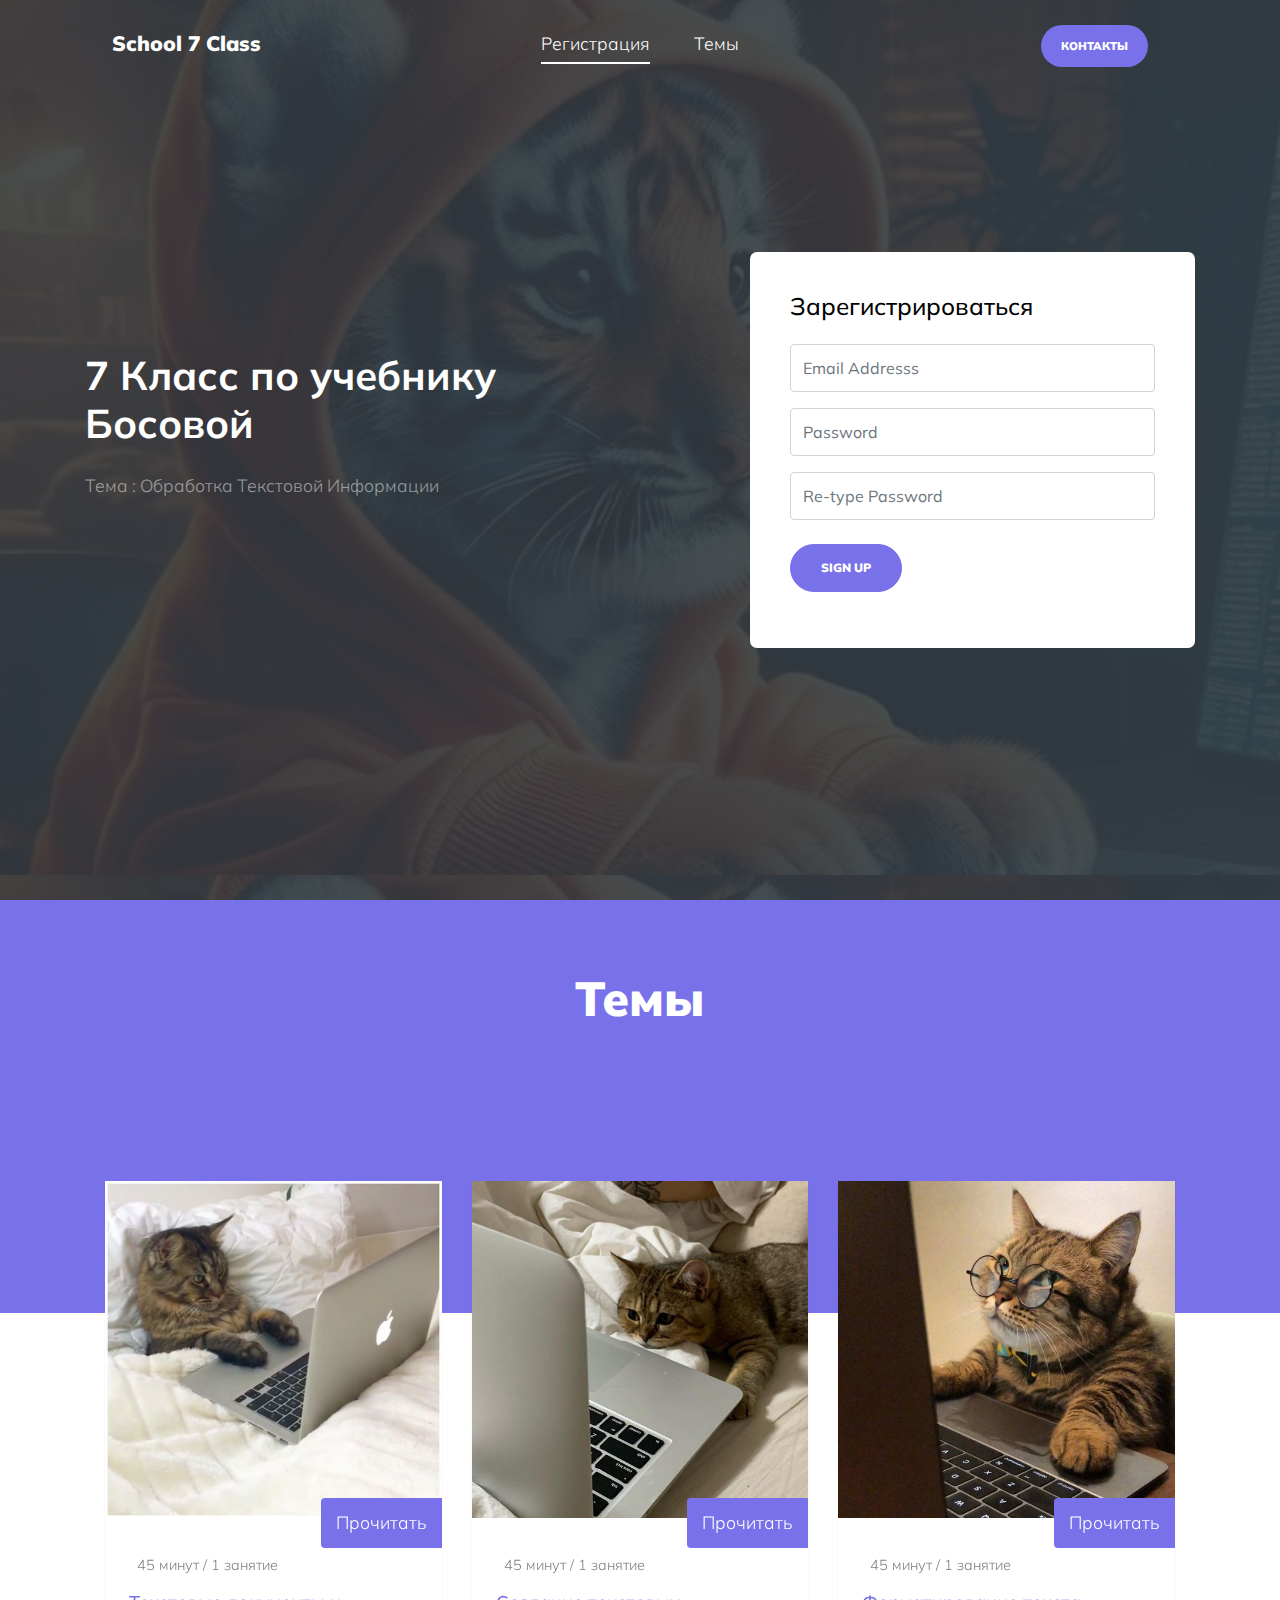
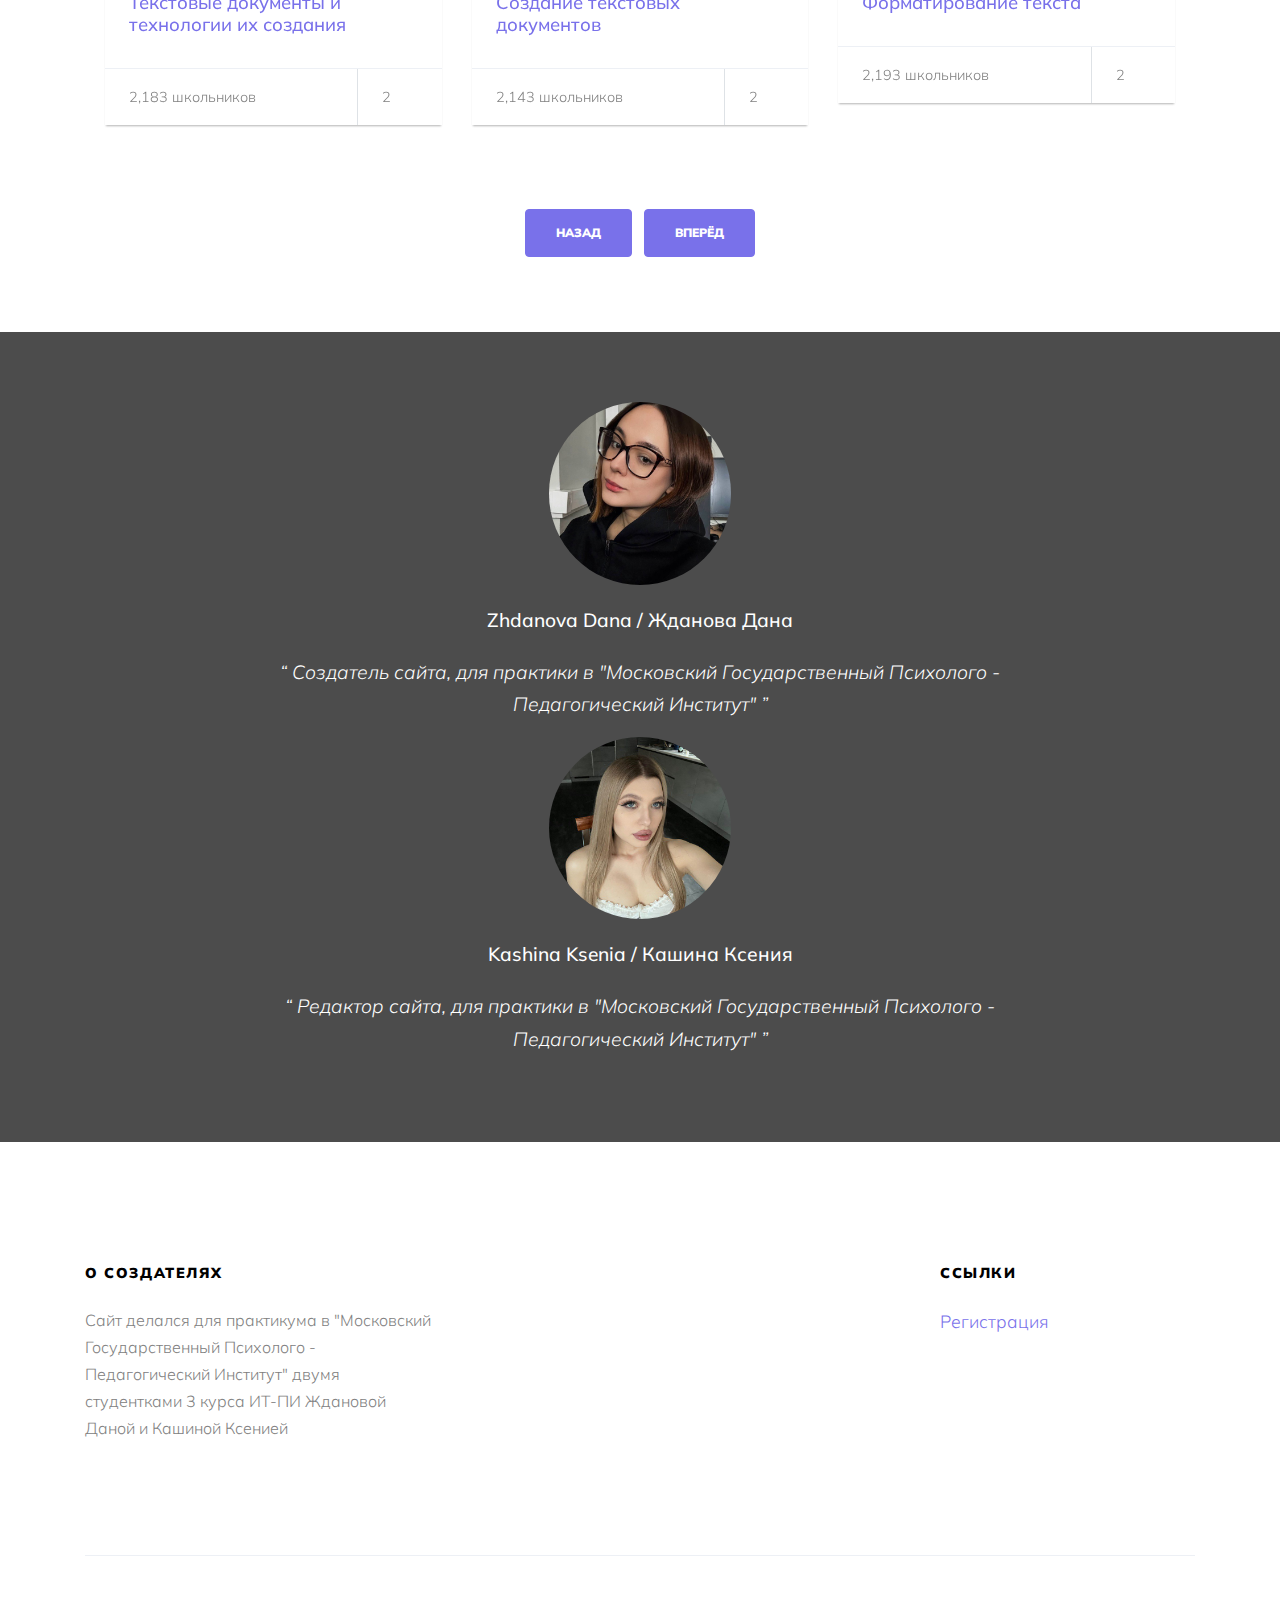
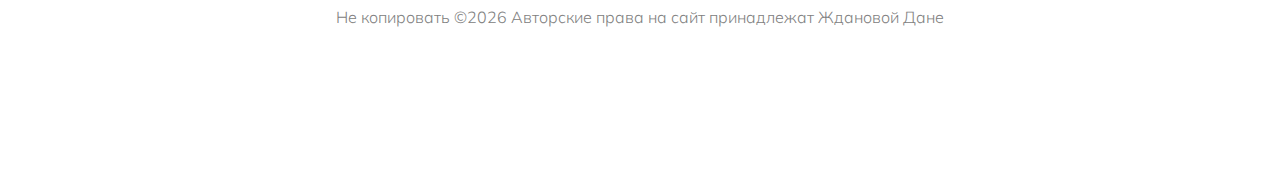
==== commit 97a1e9e1: "ghvhbgjb" ====
--- a/index.html
+++ b/index.html
@@ -51,7 +51,7 @@
               <ul class="site-menu main-menu js-clone-nav mx-auto d-none d-lg-block  m-0 p-0">
                 <li><a href="#home-section" class="nav-link">Регистрация</a></li>
                 <li><a href="#courses-section" class="nav-link">Темы</a></li>
-                <li><a href="#programs-section" class="nav-link">Тесты</a></li>
+               
               </ul>
             </nav>
           </div>
@@ -216,9 +216,7 @@
             </div>
 
           </div>
-
-         
-
+          
         </div>
         <div class="row justify-content-center">
           <div class="col-7 text-center">
@@ -228,130 +226,6 @@
         </div>
       </div>
     </div>
-
-
-    <div class="site-section" id="programs-section">
-      <div class="container">
-        <div class="row mb-5 justify-content-center">
-          <div class="col-lg-7 text-center"  data-aos="fade-up" data-aos-delay="">
-                    <h2 class="section-title">Тесты</h2>
-                  </div>
-                </div>
-              </div>
-            </div>
-            <div class="site-section courses-entry-wrap"  data-aos="fade-up" data-aos-delay="100">
-              <div class="container">
-                <div class="row">
-        
-                  <div class="owl-carousel col-12 nonloop-block-14">
-        
-                    <div class="course bg-white h-100 align-self-stretch">
-                      <figure class="m-0">
-                        <a href="course-single.html"><img src="images/img_1.jpg" alt="Image" class="img-fluid"></a>
-                      </figure>
-                      <div class="course-inner-text py-4 px-4">
-                        <span class="course-price">Прочитать</span>
-                        <div class="meta"><span class="icon-clock-o"></span>45 минут / 1 занятие</div>
-                        <h3><a href="#">Текстовые документы и технологии их создания</a></h3>
-                      </div>
-                      <div class="d-flex border-top stats">
-                        <div class="py-3 px-4"><span class="icon-users"></span> 2,183 школьников</div>
-                        <div class="py-3 px-4 w-25 ml-auto border-left"><span class="icon-chat"></span> 2</div>
-                      </div>
-                    </div>
-        
-                    <div class="course bg-white h-100 align-self-stretch">
-                      <figure class="m-0">
-                        <a href="course-single.html"><img src="images/img_2.jpg" alt="Image" class="img-fluid"></a>
-                      </figure>
-                      <div class="course-inner-text py-4 px-4">
-                        <span class="course-price">Прочитать</span>
-                        <div class="meta"><span class="icon-clock-o"></span>45 минут / 1 занятие</div>
-                        <h3><a href="#">Создание текстовых документов</a></h3>
-                      </div>
-                      <div class="d-flex border-top stats">
-                        <div class="py-3 px-4"><span class="icon-users"></span> 2,143 школьников</div>
-                        <div class="py-3 px-4 w-25 ml-auto border-left"><span class="icon-chat"></span> 2</div>
-                      </div>
-                    </div>
-        
-                    <div class="course bg-white h-100 align-self-stretch">
-                      <figure class="m-0">
-                        <a href="course-single.html"><img src="images/img_3.jpg" alt="Image" class="img-fluid"></a>
-                      </figure>
-                      <div class="course-inner-text py-4 px-4">
-                        <span class="course-price">Прочитать</span>
-                        <div class="meta"><span class="icon-clock-o"></span>45 минут / 1 занятие</div>
-                        <h3><a href="#">Форматирование текста</a></h3>
-                      </div>
-                      <div class="d-flex border-top stats">
-                        <div class="py-3 px-4"><span class="icon-users"></span> 2,193 школьников</div>
-                        <div class="py-3 px-4 w-25 ml-auto border-left"><span class="icon-chat"></span> 2</div>
-                      </div>
-                    </div>
-        
-        
-        
-                    <div class="course bg-white h-100 align-self-stretch">
-                      <figure class="m-0">
-                        <a href="course-single.html"><img src="images/img_4.jpg" alt="Image" class="img-fluid"></a>
-                      </figure>
-                      <div class="course-inner-text py-4 px-4">
-                        <span class="course-price">Прочитать</span>
-                        <div class="meta"><span class="icon-clock-o"></span>45 минут / 1 занятие</div>
-                        <h3><a href="#">Визуализация информации в текстовых документах</a></h3>
-                      </div>
-                      <div class="d-flex border-top stats">
-                        <div class="py-3 px-4"><span class="icon-users"></span> 2,093 школьников</div>
-                        <div class="py-3 px-4 w-25 ml-auto border-left"><span class="icon-chat"></span> 2</div>
-                      </div>
-                    </div>
-        
-                    <div class="course bg-white h-100 align-self-stretch">
-                      <figure class="m-0">
-                        <a href="course-single.html"><img src="images/img_5.jpg" alt="Image" class="img-fluid"></a>
-                      </figure>
-                      <div class="course-inner-text py-4 px-4">
-                        <span class="course-price">Прочитать</span>
-                        <div class="meta"><span class="icon-clock-o"></span>45 минут / 1 занятие</div>
-                        <h3><a href="#">Инструменты распознования текстов</a></h3>
-                      </div>
-                      <div class="d-flex border-top stats">
-                        <div class="py-3 px-4"><span class="icon-users"></span> 2,002 школьников</div>
-                        <div class="py-3 px-4 w-25 ml-auto border-left"><span class="icon-chat"></span> 2</div>
-                      </div>
-                    </div>
-        
-                    <div class="course bg-white h-100 align-self-stretch">
-                      <figure class="m-0">
-                        <a href="course-single.html"><img src="images/img_6.jpg" alt="Image" class="img-fluid"></a>
-                      </figure>
-                      <div class="course-inner-text py-4 px-4">
-                        <span class="course-price">Прочитать</span>
-                        <div class="meta"><span class="icon-clock-o"></span>45 минут / 1 занятие</div>
-                        <h3><a href="#">Оценка качественных параметров текст. документов</a></h3>
-                      </div>
-                      <div class="d-flex border-top stats">
-                        <div class="py-3 px-4"><span class="icon-users"></span> 1,567 школьников</div>
-                        <div class="py-3 px-4 w-25 ml-auto border-left"><span class="icon-chat"></span> 2</div>
-                      </div>
-                    </div>
-        
-                  </div>
-        
-                 
-        
-                </div>
-                <div class="row justify-content-center">
-                  <div class="col-7 text-center">
-                    <button class="customPrevBtn btn btn-primary m-1">Назад</button>
-                    <button class="customNextBtn btn btn-primary m-1">Вперёд</button>
-                  </div>
-                </div>
-              </div>
-            </div>
-
-
 
     <div class="site-section bg-image overlay" style="background-image: url('images/hero_1.jpg');">
       <div class="container">
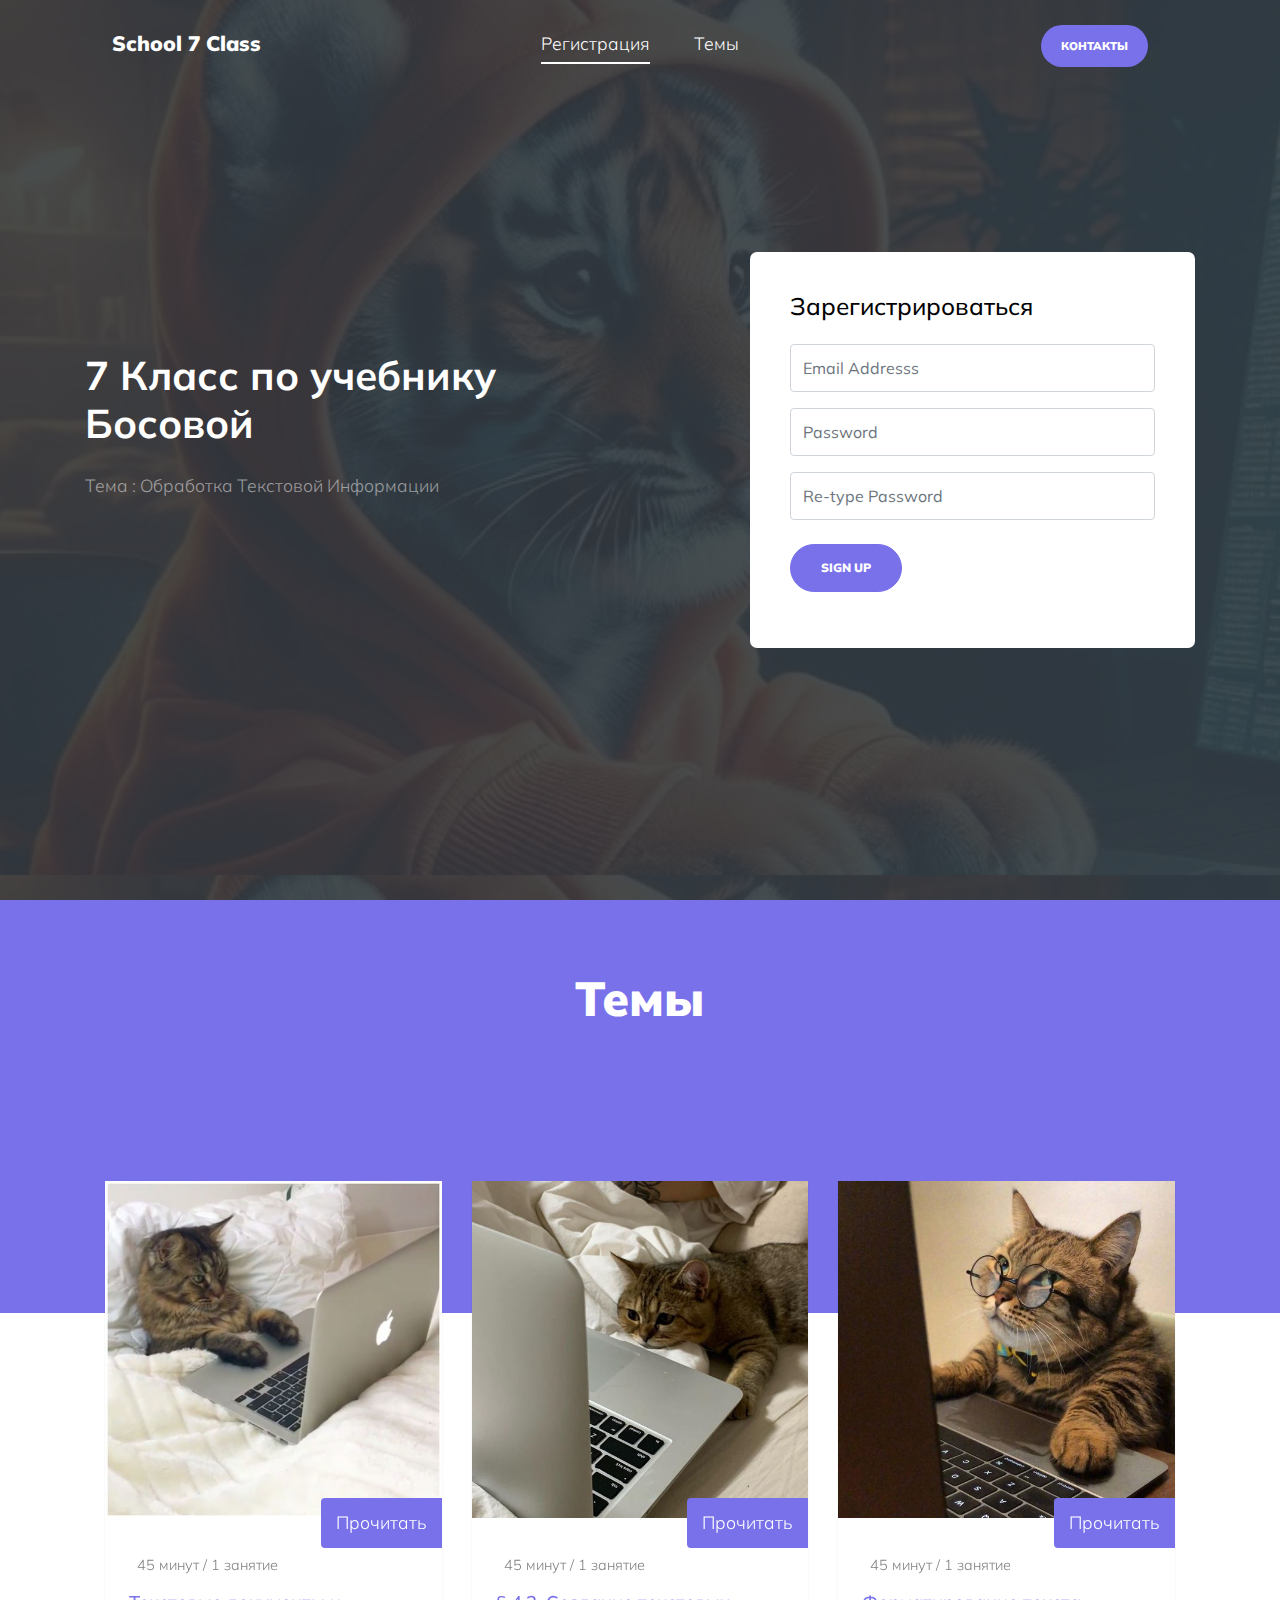
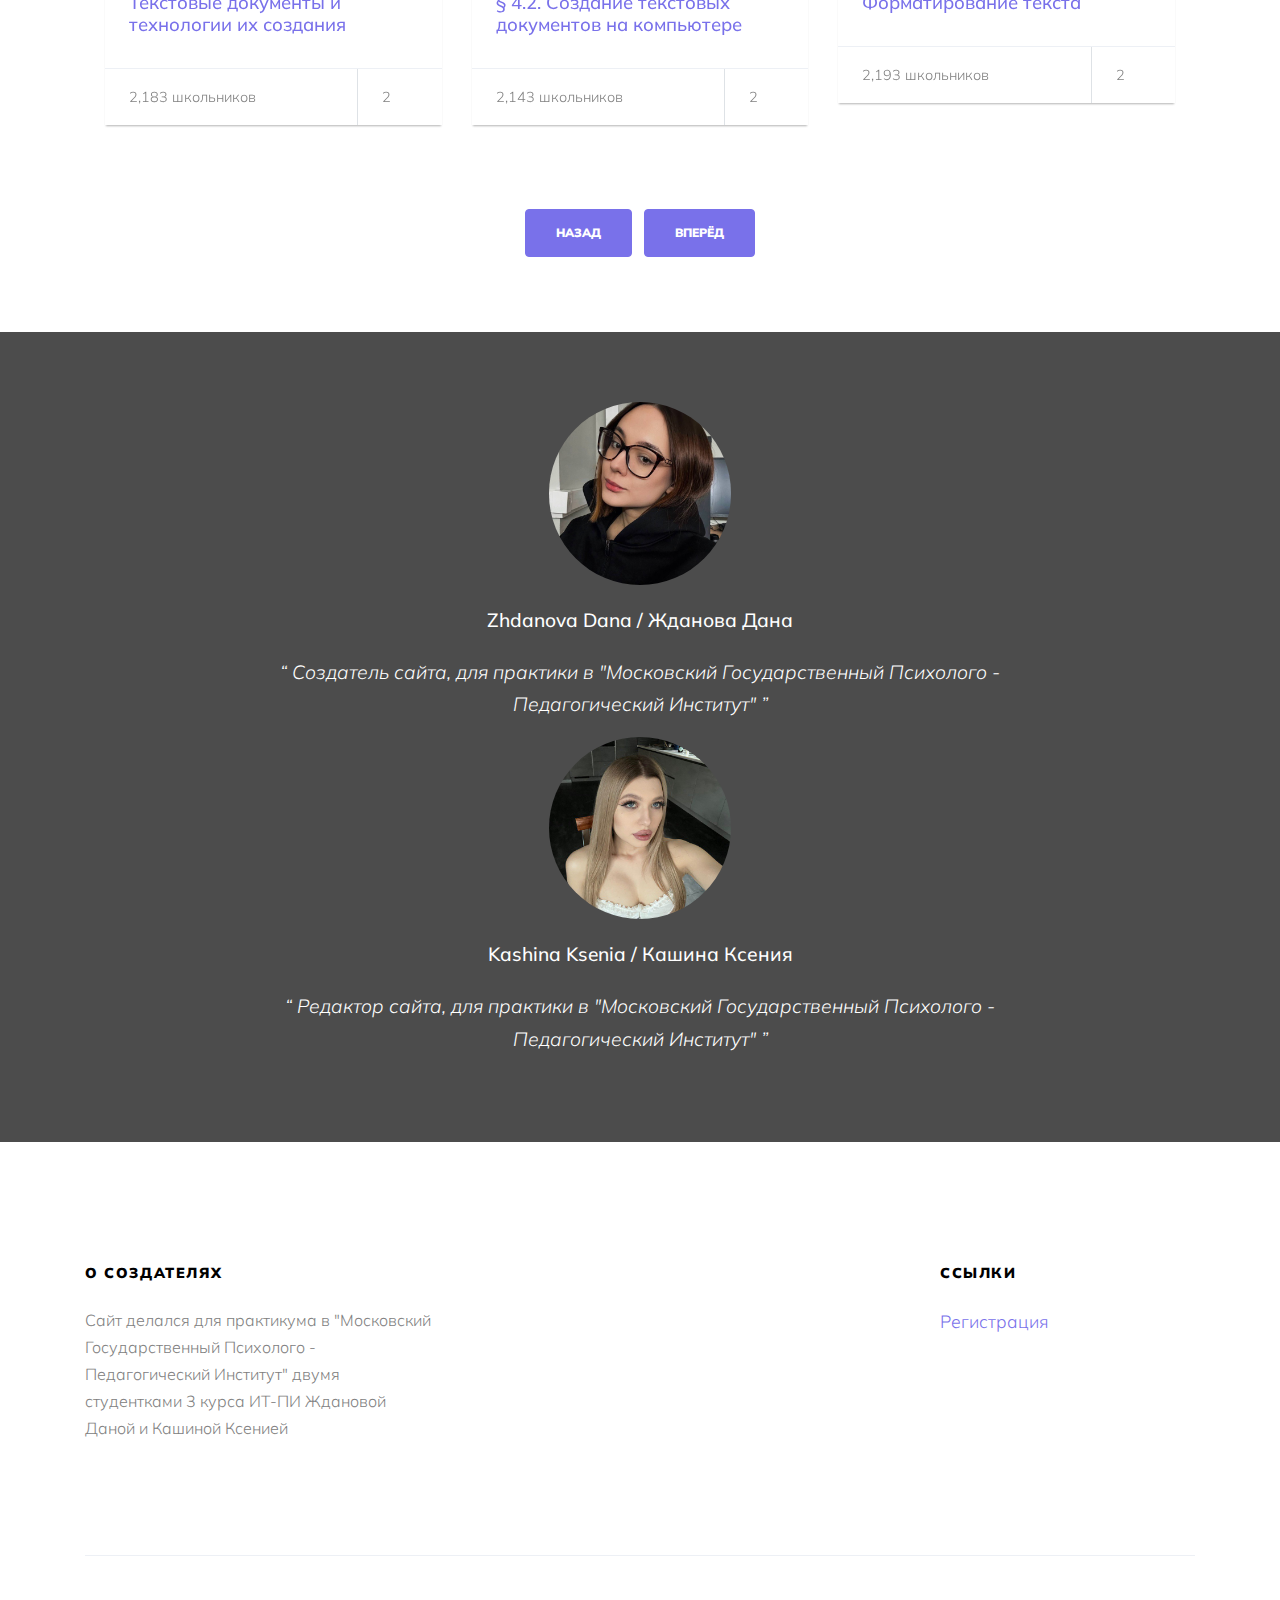
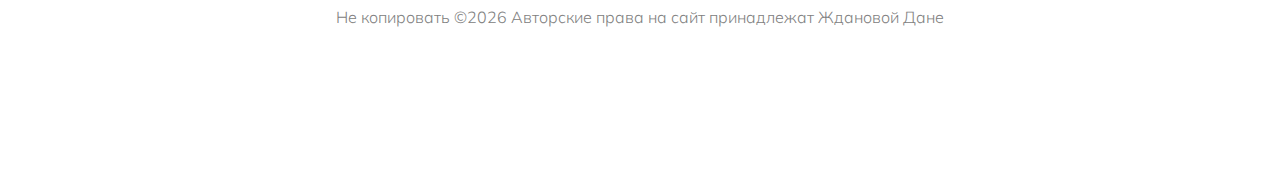
==== commit d9a5ef24: "vhnbn" ====
--- a/index.html
+++ b/index.html
@@ -140,12 +140,12 @@
 
             <div class="course bg-white h-100 align-self-stretch">
               <figure class="m-0">
-                <a href="course-single.html"><img src="images/img_2.jpg" alt="Image" class="img-fluid"></a>
-              </figure>
-              <div class="course-inner-text py-4 px-4">
-                <span class="course-price">Прочитать</span>
-                <div class="meta"><span class="icon-clock-o"></span>45 минут / 1 занятие</div>
-                <h3><a href="#">Создание текстовых документов</a></h3>
+                <a href="course-single2.html"><img src="images/img_2.jpg" alt="Image" class="img-fluid"></a>
+              </figure>
+              <div class="course-inner-text py-4 px-4">
+                <span class="course-price">Прочитать</span>
+                <div class="meta"><span class="icon-clock-o"></span>45 минут / 1 занятие</div>
+                <h3><a href="#">§ 4.2. Создание текстовых документов на компьютере</a></h3>
               </div>
               <div class="d-flex border-top stats">
                 <div class="py-3 px-4"><span class="icon-users"></span> 2,143 школьников</div>
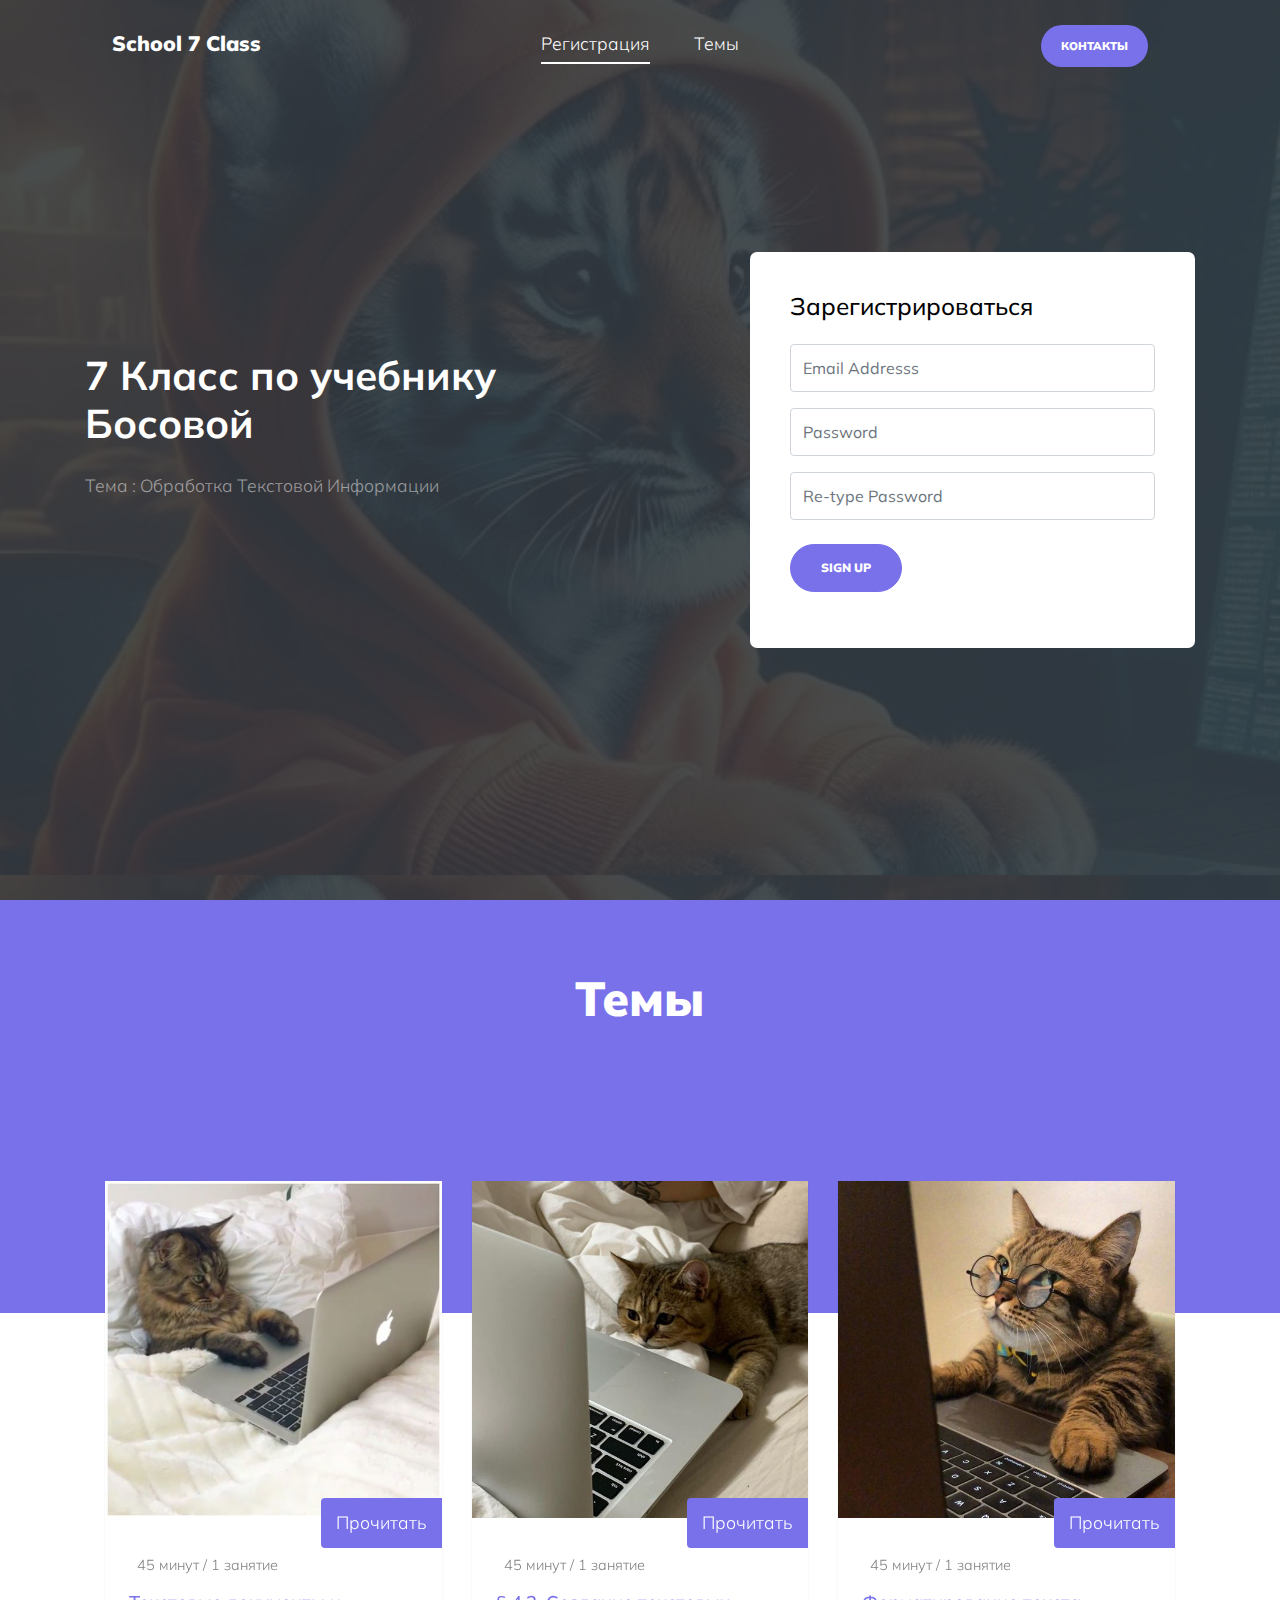
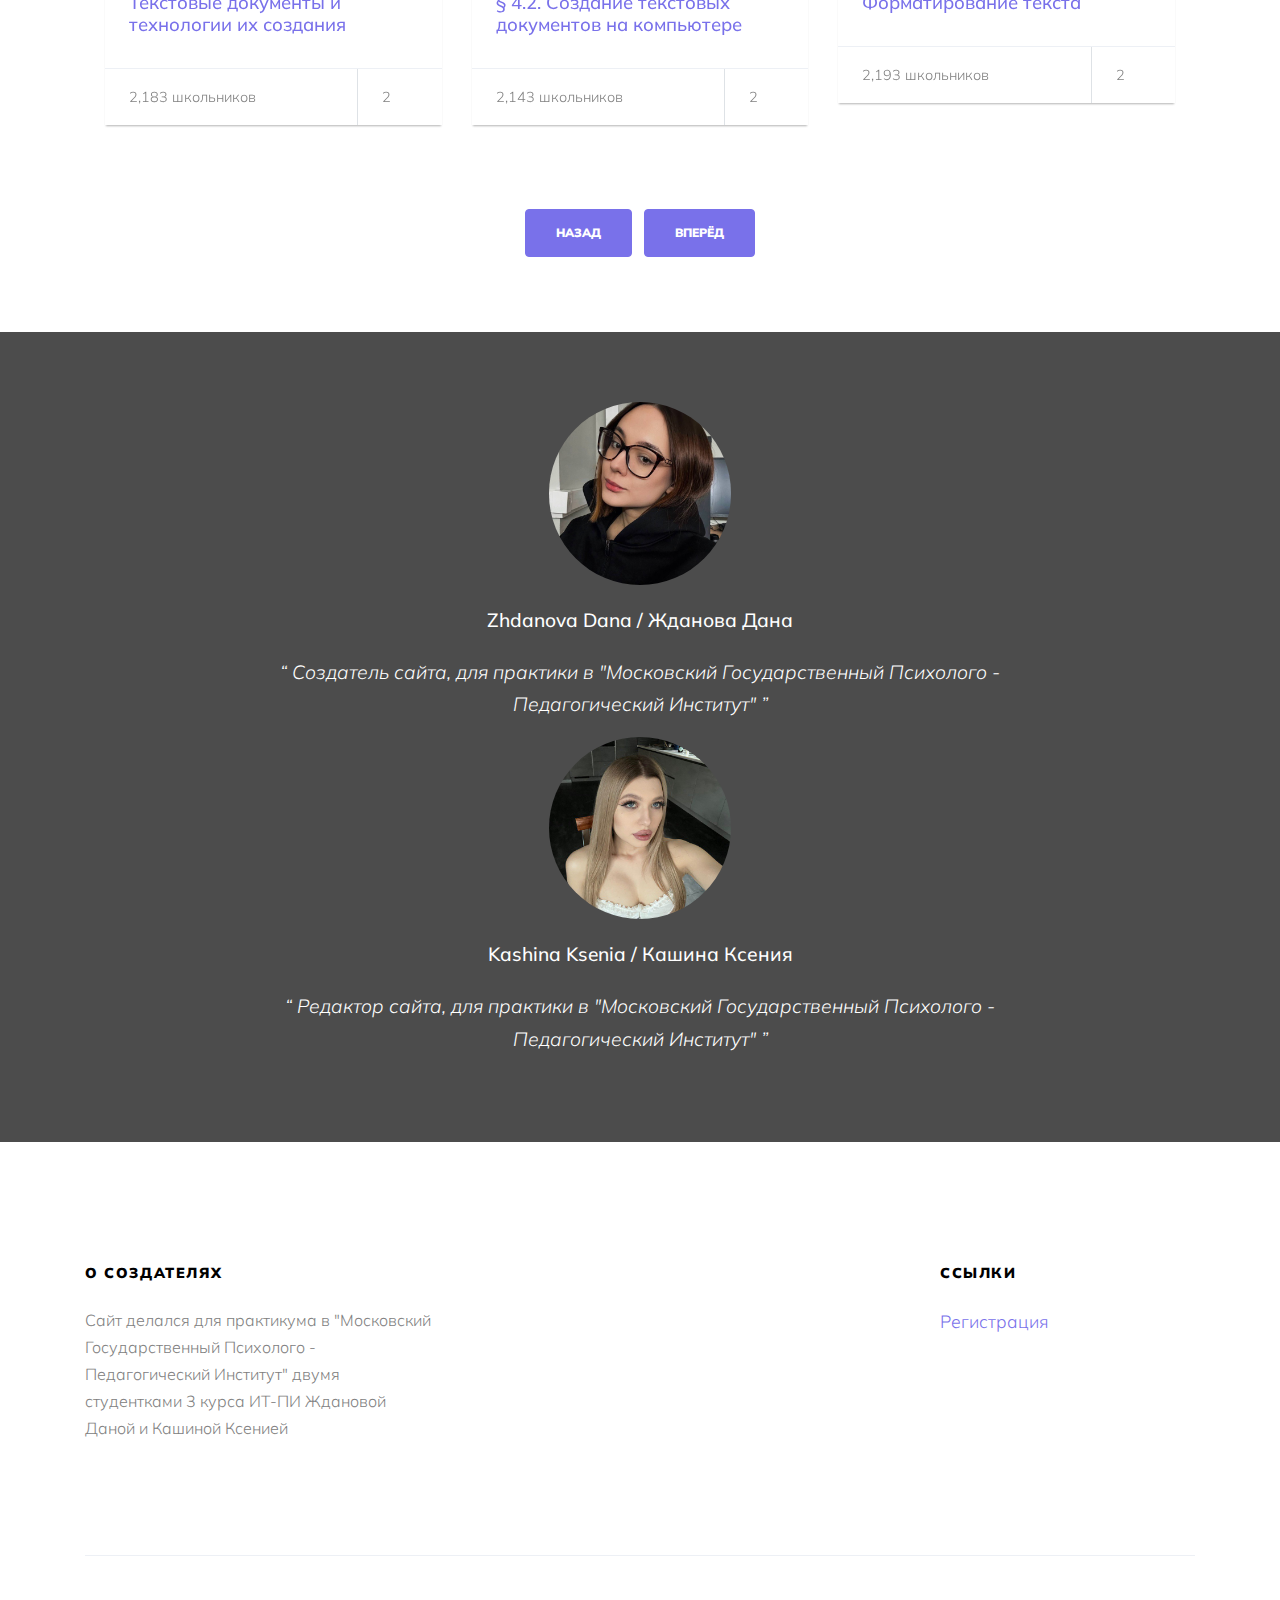
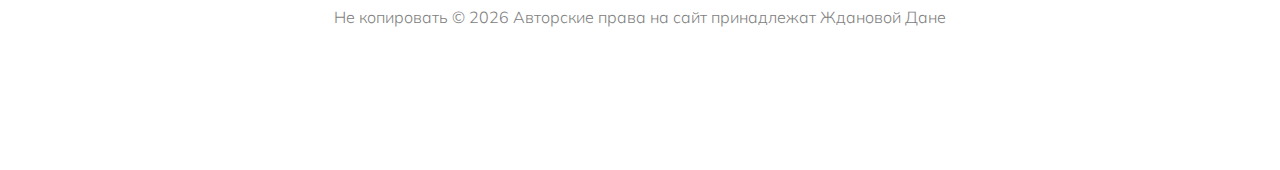
==== commit 5fc798d3: "gj" ====
--- a/index.html
+++ b/index.html
@@ -1,33 +1,41 @@
 <!DOCTYPE html>
 <html lang="en">
-  <head>
-    <title>School &mdash; Website by Colorlib</title>
-    <meta charset="utf-8">
-    <meta name="viewport" content="width=device-width, initial-scale=1, shrink-to-fit=no">
-    
-    
-    <link href="https://fonts.googleapis.com/css?family=Muli:300,400,700,900" rel="stylesheet">
-    <link rel="stylesheet" href="fonts/icomoon/style.css">
-
-    <link rel="stylesheet" href="css/bootstrap.min.css">
-    <link rel="stylesheet" href="css/jquery-ui.css">
-    <link rel="stylesheet" href="css/owl.carousel.min.css">
-    <link rel="stylesheet" href="css/owl.theme.default.min.css">
-    <link rel="stylesheet" href="css/owl.theme.default.min.css">
-
-    <link rel="stylesheet" href="css/jquery.fancybox.min.css">
-
-    <link rel="stylesheet" href="css/bootstrap-datepicker.css">
-
-    <link rel="stylesheet" href="fonts/flaticon/font/flaticon.css">
-
-    <link rel="stylesheet" href="css/aos.css">
-
-    <link rel="stylesheet" href="css/style.css">
-    
-  </head>
-  <body data-spy="scroll" data-target=".site-navbar-target" data-offset="300">
-  
+<head>
+  <meta charset="UTF-8">
+  <meta name="viewport" content="width=device-width, initial-scale=1.0">
+  <title>Document</title>
+
+<head>
+
+  <title>School &mdash; Website by Colorlib
+  </title>
+  <meta charset="utf-8">
+  <meta name="viewport" content="width=device-width, initial-scale=1, shrink-to-fit=no">
+
+
+  <link href="https://fonts.googleapis.com/css?family=Muli:300,400,700,900" rel="stylesheet">
+  <link rel="stylesheet" href="fonts/icomoon/style.css">
+
+  <link rel="stylesheet" href="css/bootstrap.min.css">
+  <link rel="stylesheet" href="css/jquery-ui.css">
+  <link rel="stylesheet" href="css/owl.carousel.min.css">
+  <link rel="stylesheet" href="css/owl.theme.default.min.css">
+  <link rel="stylesheet" href="css/owl.theme.default.min.css">
+
+  <link rel="stylesheet" href="css/jquery.fancybox.min.css">
+
+  <link rel="stylesheet" href="css/bootstrap-datepicker.css">
+
+  <link rel="stylesheet" href="fonts/flaticon/font/flaticon.css">
+
+  <link rel="stylesheet" href="css/aos.css">
+
+  <link rel="stylesheet" href="css/style.css">
+
+</head>
+
+<body data-spy="scroll" data-target=".site-navbar-target" data-offset="300">
+
   <div class="site-wrap">
 
     <div class="site-mobile-menu site-navbar-target">
@@ -38,10 +46,10 @@
       </div>
       <div class="site-mobile-menu-body"></div>
     </div>
-   
-    
+
+
     <header class="site-navbar py-4 js-sticky-header site-navbar-target" role="banner">
-      
+
       <div class="container-fluid">
         <div class="d-flex align-items-center">
           <div class="site-logo mr-auto w-25"><a href="index.html">School 7 Class</a></div>
@@ -51,7 +59,7 @@
               <ul class="site-menu main-menu js-clone-nav mx-auto d-none d-lg-block  m-0 p-0">
                 <li><a href="#home-section" class="nav-link">Регистрация</a></li>
                 <li><a href="#courses-section" class="nav-link">Темы</a></li>
-               
+
               </ul>
             </nav>
           </div>
@@ -62,23 +70,24 @@
                 <li class="cta"><a href="#contact-section" class="nav-link"><span>Контакты</span></a></li>
               </ul>
             </nav>
-            <a href="#" class="d-inline-block d-lg-none site-menu-toggle js-menu-toggle text-black float-right"><span class="icon-menu h3"></span></a>
-          </div>
-        </div>
-      </div>
-      
+            <a href="#" class="d-inline-block d-lg-none site-menu-toggle js-menu-toggle text-black float-right"><span
+                class="icon-menu h3"></span></a>
+          </div>
+        </div>
+      </div>
+
     </header>
 
     <div class="intro-section" id="home-section">
-      
+
       <div class="slide-1" style="background-image: url('images/hero_1.jpg');" data-stellar-background-ratio="0.5">
         <div class="container">
           <div class="row align-items-center">
             <div class="col-12">
               <div class="row align-items-center">
                 <div class="col-lg-6 mb-4">
-                  <h1  data-aos="fade-up" data-aos-delay="100">7 Класс по учебнику Босовой</h1>
-                  <p class="mb-4"  data-aos="fade-up" data-aos-delay="200">Тема :  Обработка Текстовой Информации</p>
+                  <h1 data-aos="fade-up" data-aos-delay="100">7 Класс по учебнику Босовой</h1>
+                  <p class="mb-4" data-aos="fade-up" data-aos-delay="200">Тема : Обработка Текстовой Информации</p>
                 </div>
 
                 <div class="col-lg-5 ml-auto" data-aos="fade-up" data-aos-delay="500">
@@ -101,13 +110,13 @@
                 </div>
               </div>
             </div>
-            
-          </div>
-        </div>
-      </div>
-    </div>
-
-    
+
+          </div>
+        </div>
+      </div>
+    </div>
+
+
     <div class="site-section courses-title" id="courses-section">
       <div class="container">
         <div class="row mb-5 justify-content-center">
@@ -117,7 +126,7 @@
         </div>
       </div>
     </div>
-    <div class="site-section courses-entry-wrap"  data-aos="fade-up" data-aos-delay="100">
+    <div class="site-section courses-entry-wrap" data-aos="fade-up" data-aos-delay="100">
       <div class="container">
         <div class="row">
 
@@ -216,7 +225,7 @@
             </div>
 
           </div>
-          
+
         </div>
         <div class="row justify-content-center">
           <div class="col-7 text-center">
@@ -234,7 +243,8 @@
             <img src="images/person_4.jpg" alt="Image" class="img-fluid w-25 mb-4 rounded-circle">
             <h3 class="mb-4">Zhdanova Dana / Жданова Дана </h3>
             <blockquote>
-              <p>&ldquo; Создатель сайта, для практики в "Московский Государственный Психолого - Педагогический Институт" &rdquo;</p>
+              <p>&ldquo; Создатель сайта, для практики в "Московский Государственный Психолого - Педагогический
+                Институт" &rdquo;</p>
             </blockquote>
           </div>
         </div>
@@ -245,7 +255,8 @@
             <img src="images/piplks.jpg" alt="Image" class="img-fluid w-25 mb-4 rounded-circle">
             <h3 class="mb-4">Kashina Ksenia / Кашина Ксения </h3>
             <blockquote>
-              <p>&ldquo; Редактор сайта, для практики в "Московский Государственный Психолого - Педагогический Институт" &rdquo;</p>
+              <p>&ldquo; Редактор сайта, для практики в "Московский Государственный Психолого - Педагогический Институт"
+                &rdquo;</p>
             </blockquote>
           </div>
         </div>
@@ -257,7 +268,8 @@
         <div class="row">
           <div class="col-md-4">
             <h3>О создателях</h3>
-            <p>Сайт делался для практикума в "Московский Государственный Психолого - Педагогический Институт" двумя студентками 3 курса ИТ-ПИ Ждановой Даной и Кашиной Ксенией</p>
+            <p>Сайт делался для практикума в "Московский Государственный Психолого - Педагогический Институт" двумя
+              студентками 3 курса ИТ-ПИ Ждановой Даной и Кашиной Ксенией</p>
           </div>
 
           <div class="col-md-3 ml-auto">
@@ -273,20 +285,22 @@
         <div class="row pt-5 mt-5 text-center">
           <div class="col-md-12">
             <div class="border-top pt-5">
-            <p>
-        <!-- Link back to Colorlib can't be removed. Template is licensed under CC BY 3.0. -->
-        Не копировать &copy;<script>document.write(new Date().getFullYear());</script> Авторские права на сайт принадлежат Ждановой Дане <i class="icon-heart" aria-hidden="true"></i></a>
-        <!-- Link back to Colorlib can't be removed. Template is licensed under CC BY 3.0. -->
-      </p>
-            </div>
-          </div>
-          
+              <p>
+                <!-- Link back to Colorlib can't be removed. Template is licensed under CC BY 3.0. -->
+                Не копировать &copy;
+                <script>document.write(new Date().getFullYear());</script> Авторские права на сайт принадлежат Ждановой
+                Дане <i class="icon-heart" aria-hidden="true"></i></a>
+                <!-- Link back to Colorlib can't be removed. Template is licensed under CC BY 3.0. -->
+              </p>
+            </div>
+          </div>
+
         </div>
       </div>
     </footer>
 
-  
-    
+
+
   </div> <!-- .site-wrap -->
 
   <script src="js/jquery-3.3.1.min.js"></script>
@@ -303,8 +317,9 @@
   <script src="js/jquery.fancybox.min.js"></script>
   <script src="js/jquery.sticky.js"></script>
 
-  
+
   <script src="js/main.js"></script>
-    
-  </body>
+
+</body>
+
 </html>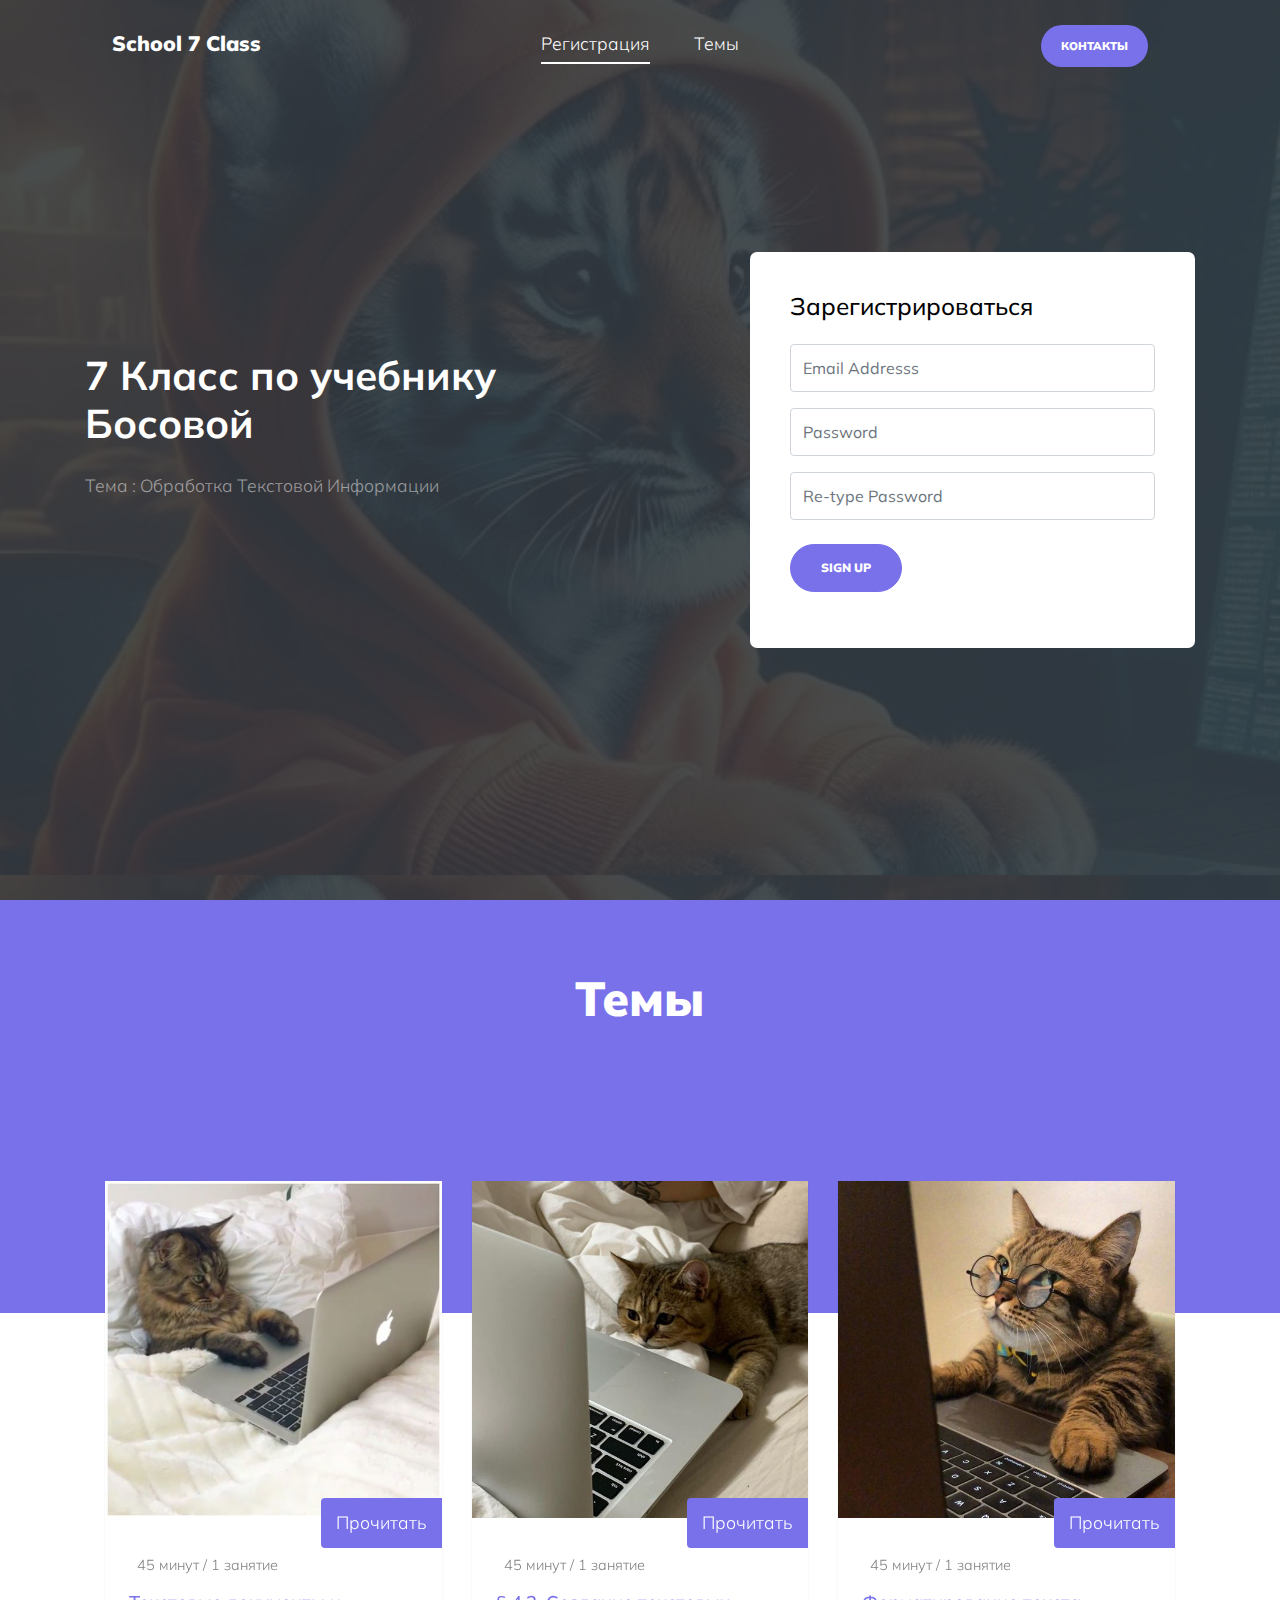
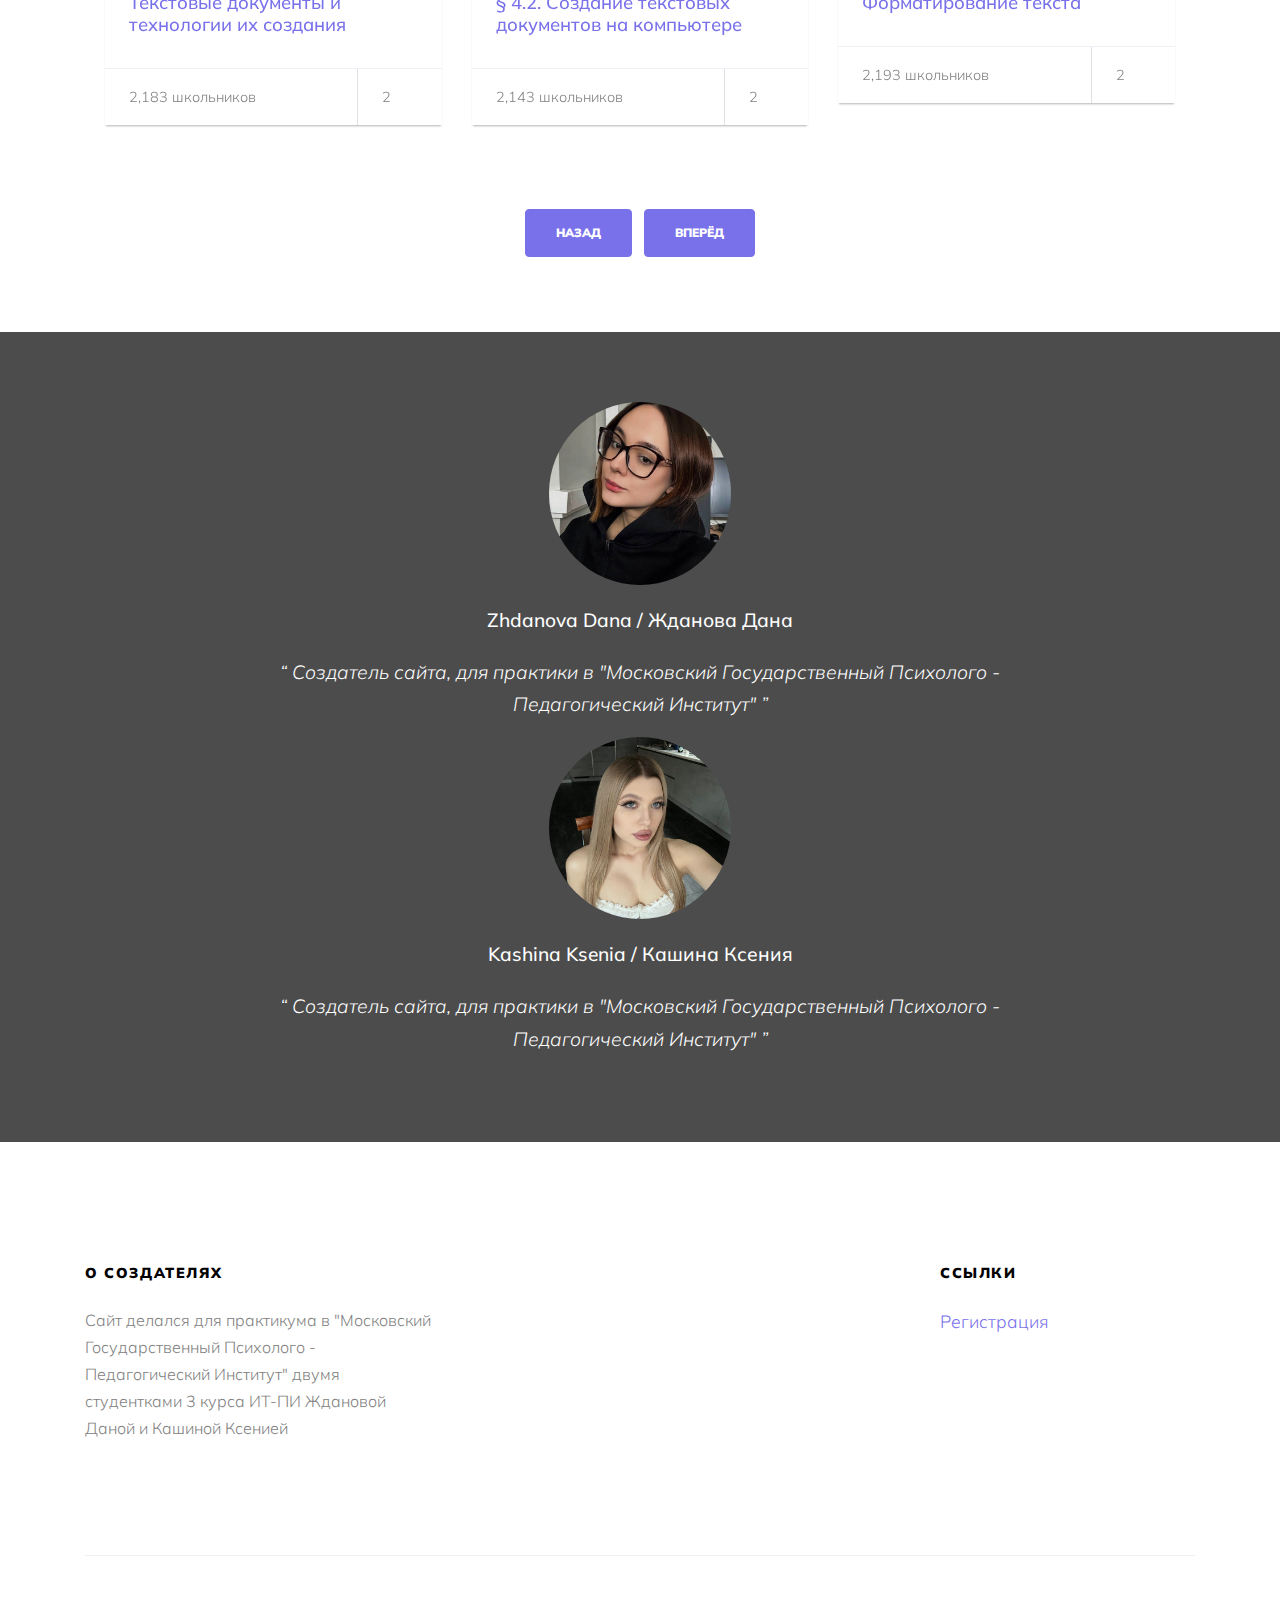
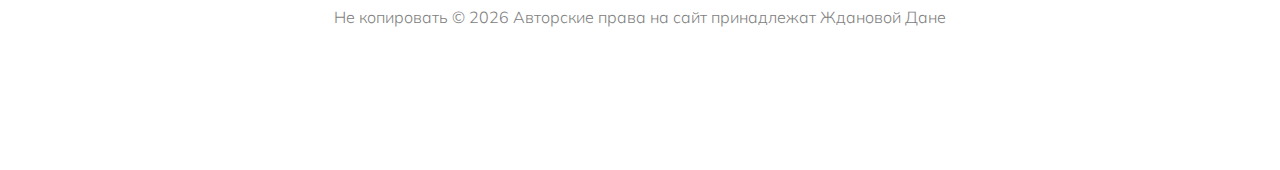
==== commit 16deb45c: "probnaia" ====
--- a/index.html
+++ b/index.html
@@ -255,7 +255,7 @@
             <img src="images/piplks.jpg" alt="Image" class="img-fluid w-25 mb-4 rounded-circle">
             <h3 class="mb-4">Kashina Ksenia / Кашина Ксения </h3>
             <blockquote>
-              <p>&ldquo; Редактор сайта, для практики в "Московский Государственный Психолого - Педагогический Институт"
+              <p>&ldquo; Создатель сайта, для практики в "Московский Государственный Психолого - Педагогический Институт"
                 &rdquo;</p>
             </blockquote>
           </div>
